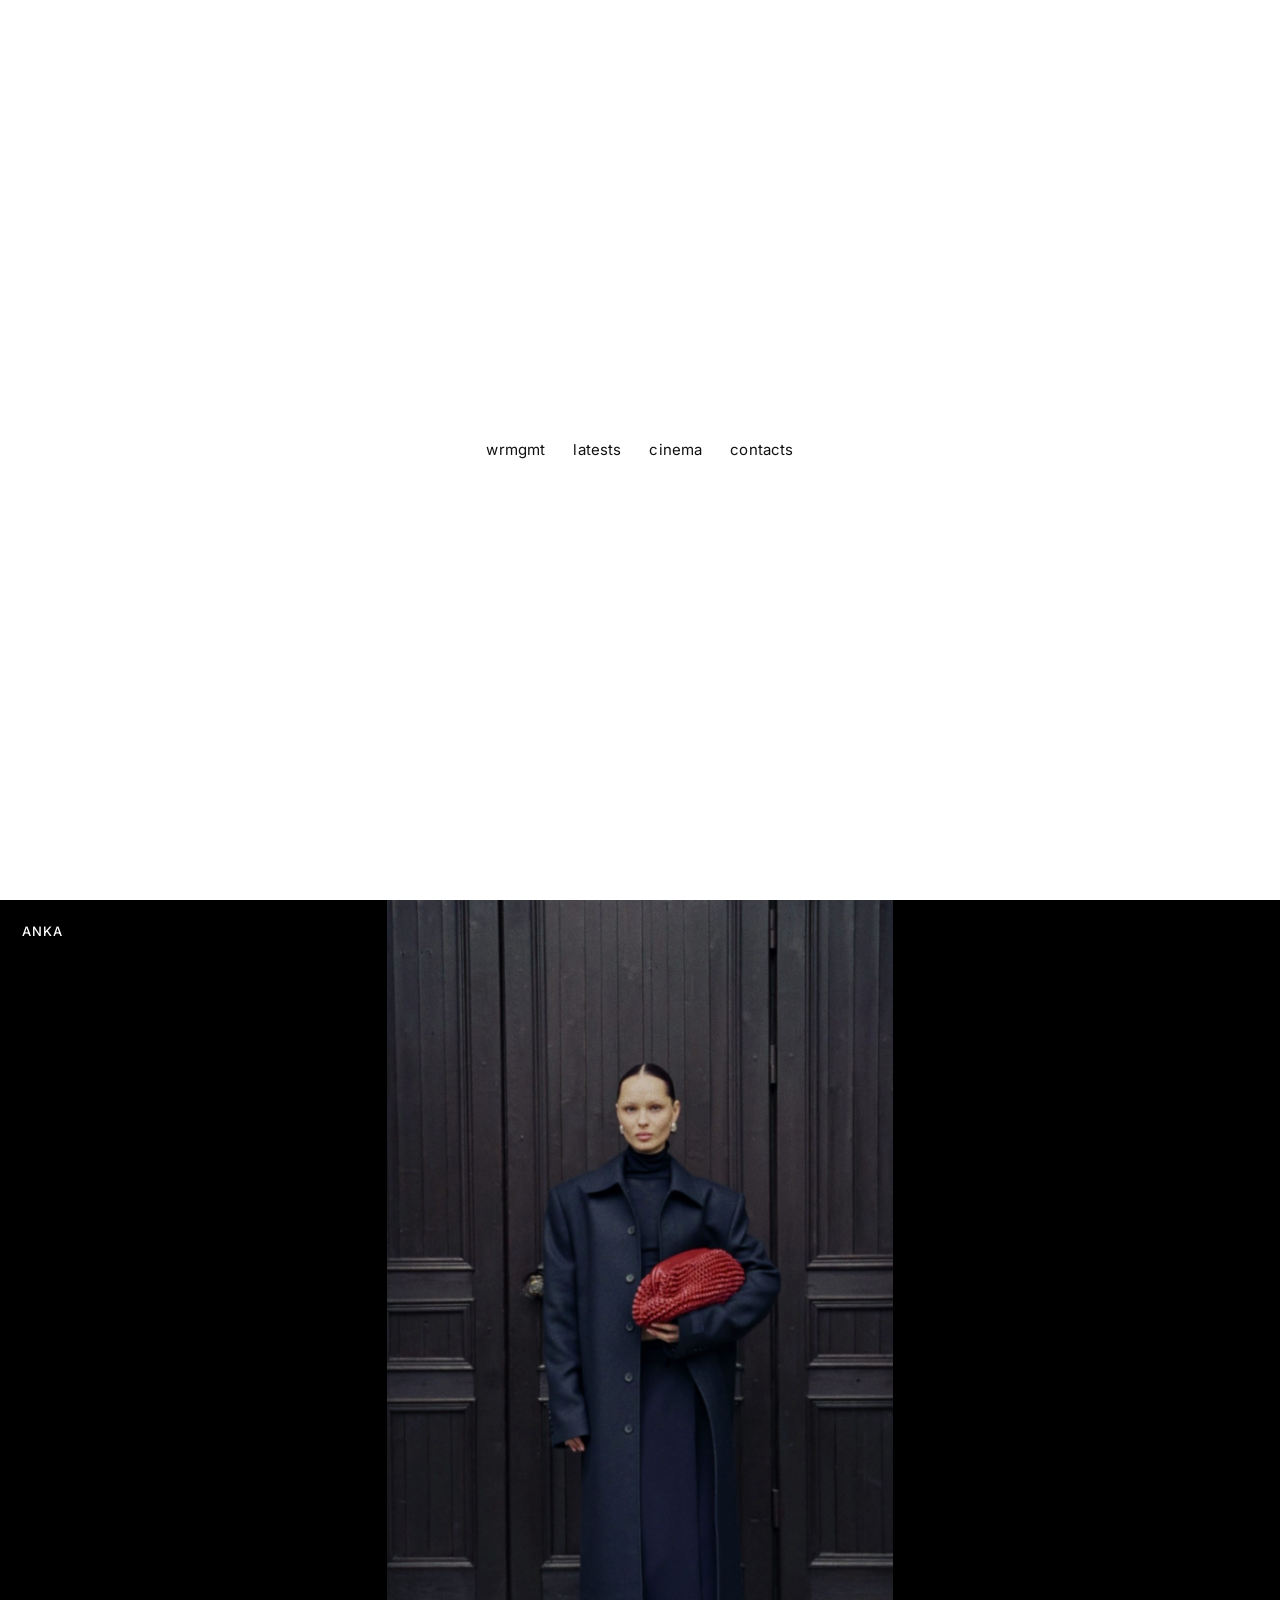
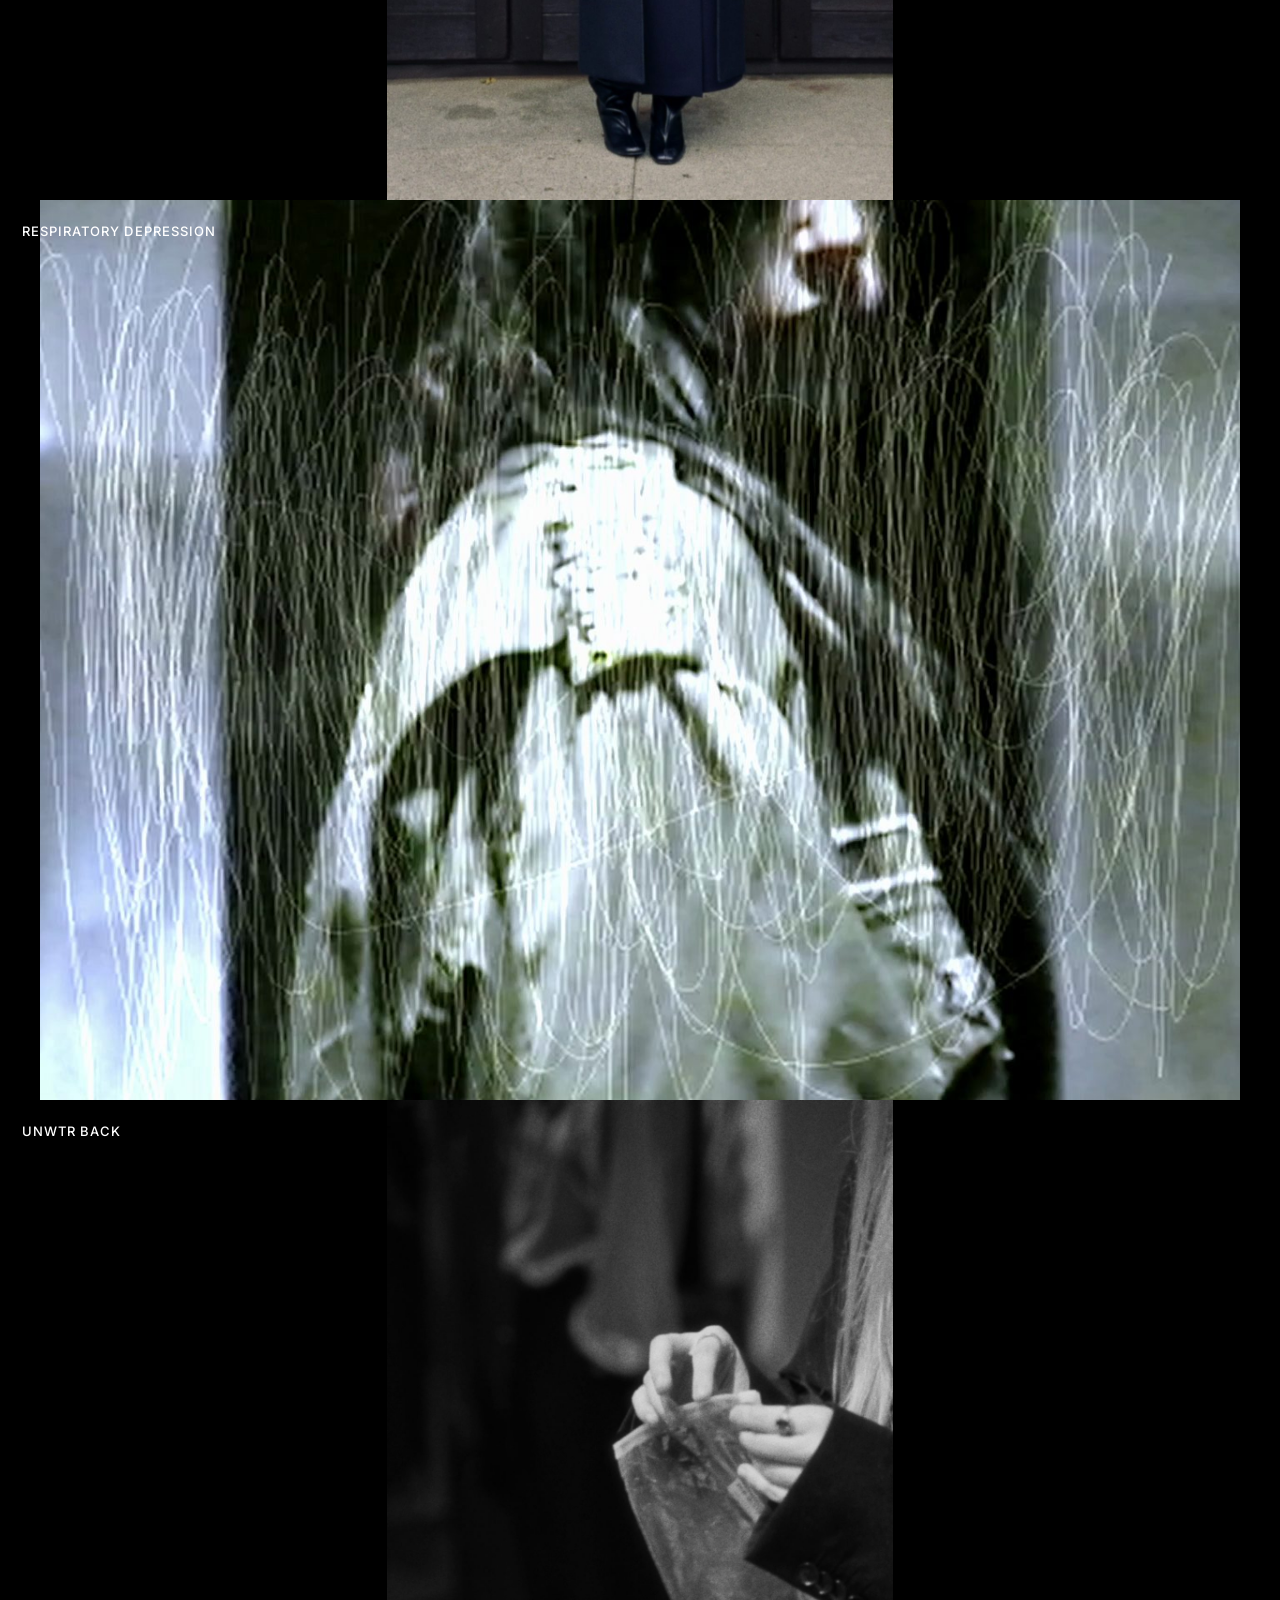
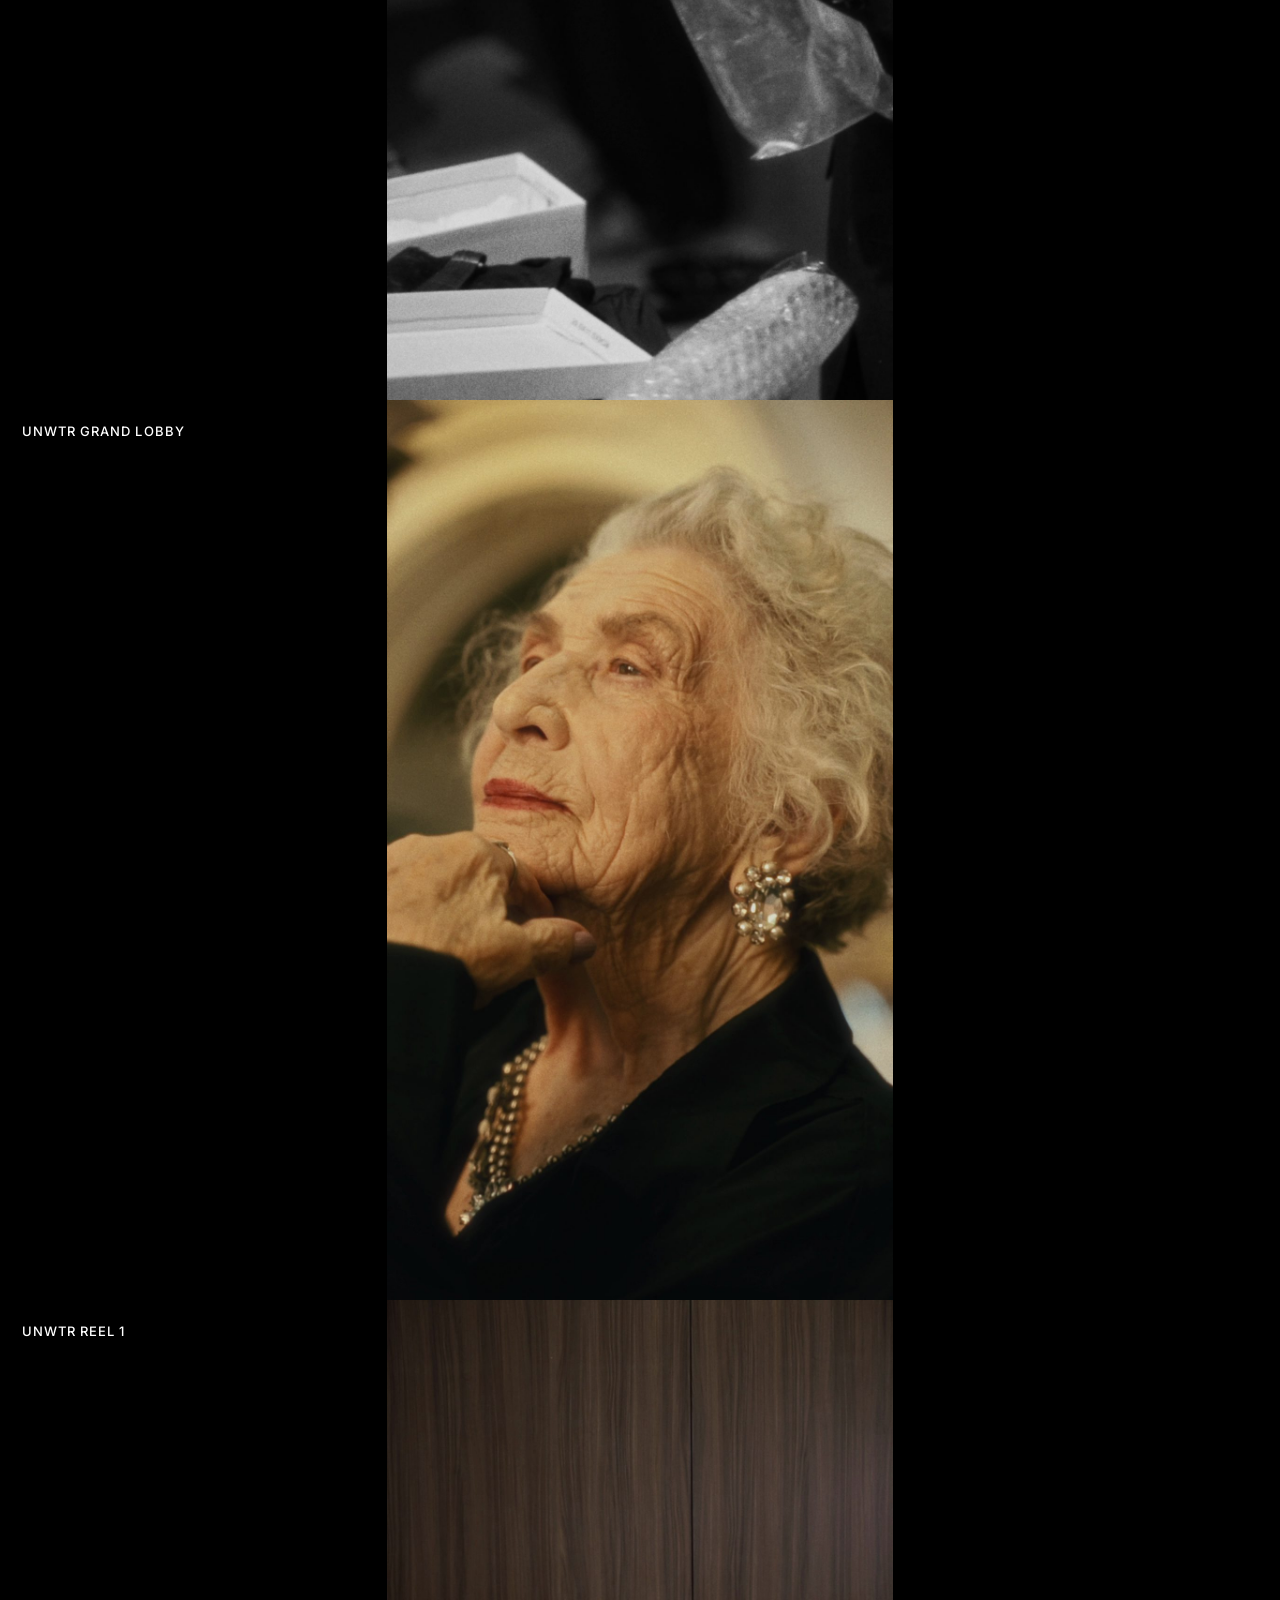
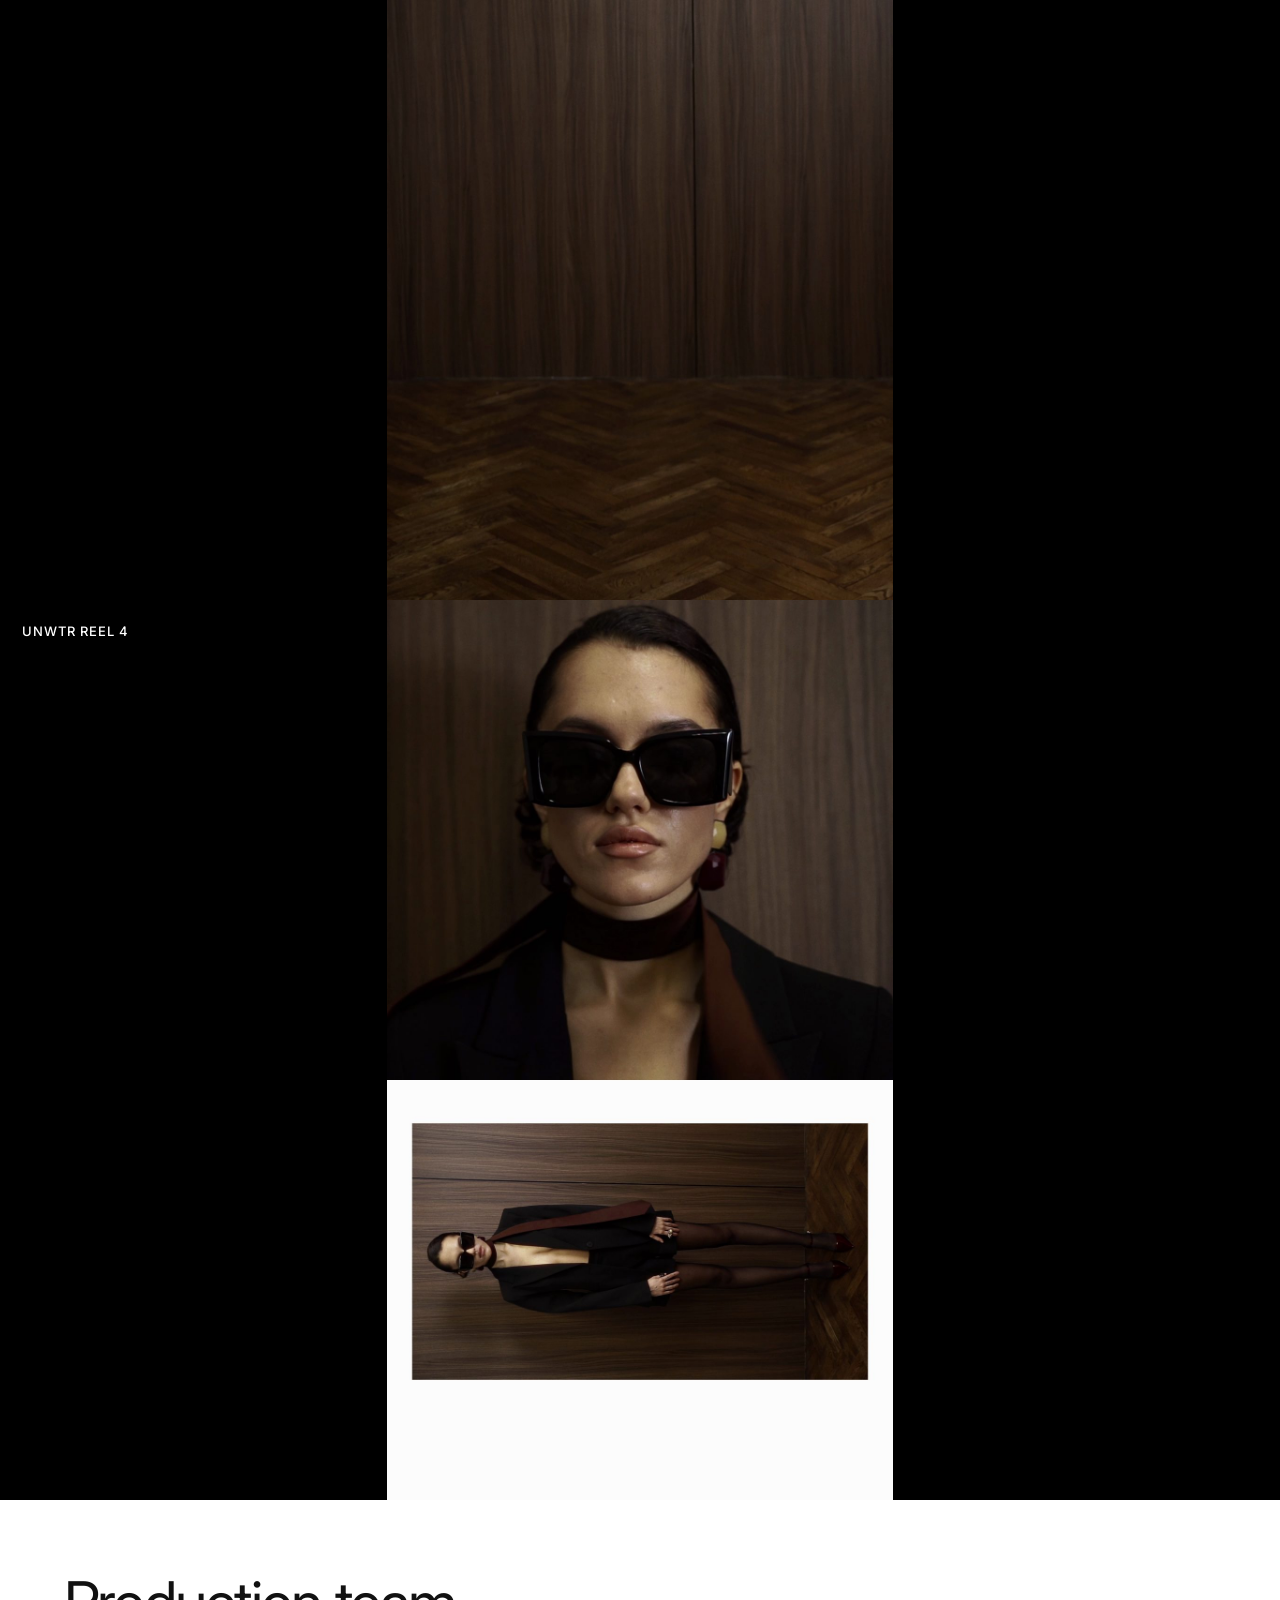
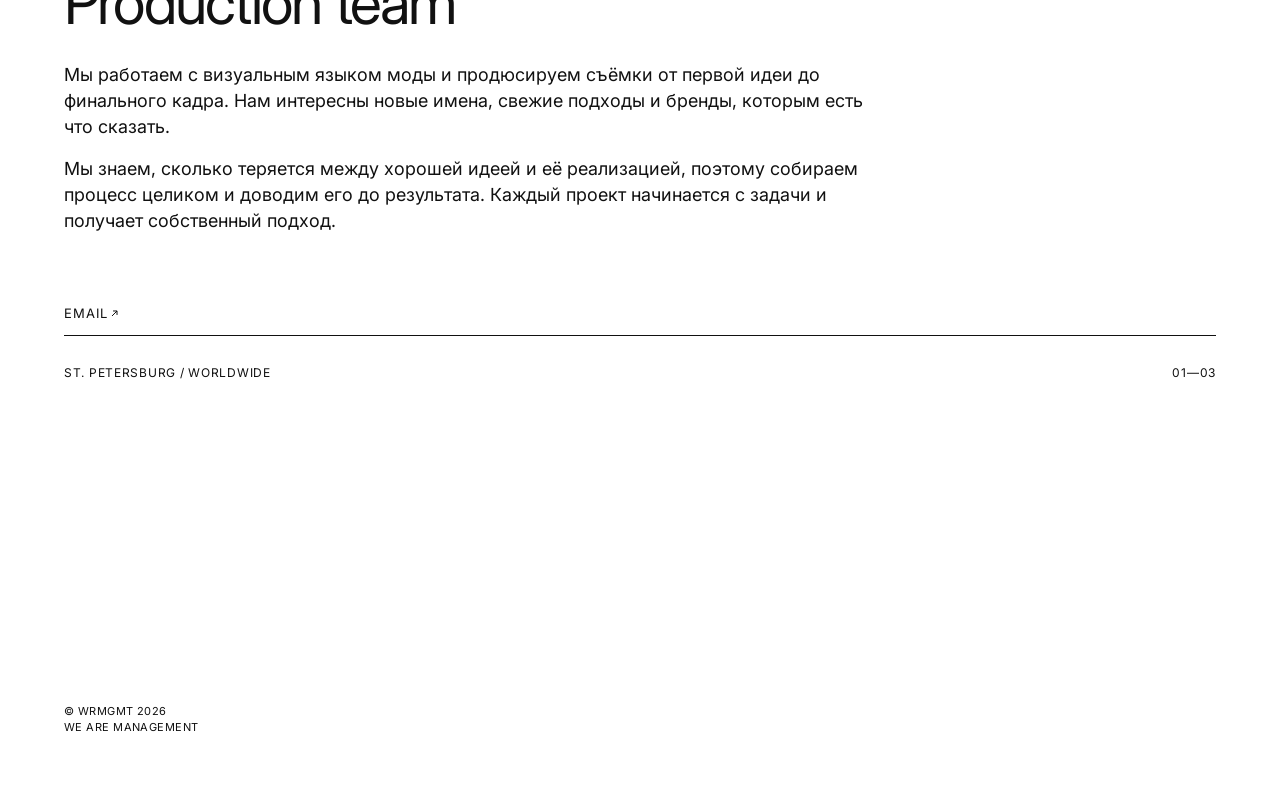
==== cinema.html @ 7892da24 "Slow the WRMGMT expand so each extra letter opens over a couple of seconds. Co-authored-by: Cursor <" ====
<!DOCTYPE html>
<html lang="ru">
  <head>
    <meta charset="UTF-8" />
    <meta name="viewport" content="width=device-width, initial-scale=1" />
    <title>cinema — WRMGMT</title>
    <meta
      name="description"
      content="WRMGMT cinema. We are Management."
    />
    <link rel="preconnect" href="https://fonts.googleapis.com" />
    <link rel="preconnect" href="https://fonts.gstatic.com" crossorigin />
    <link
      href="https://fonts.googleapis.com/css2?family=Inter:wght@400;500&display=swap"
      rel="stylesheet"
    />
    <link rel="stylesheet" href="styles.css?v=60" />
  </head>
  <body>
    <header class="intro" id="top">
      <nav class="nav" aria-label="Primary">
        <a class="nav-brand" href="#contacts" aria-label="We are Management">
          <span class="brand" aria-hidden="true">
            <span class="keep">w</span><span class="fill"><span>e</span></span><span class="fill"><span>&nbsp;a</span></span><span class="keep">r</span><span class="fill"><span>e</span></span><span class="fill"><span>&nbsp;</span></span><span class="keep">m</span><span class="fill"><span>ana</span></span><span class="keep">g</span><span class="fill"><span>e</span></span><span class="keep">m</span><span class="fill"><span>en</span></span><span class="keep">t</span>
          </span>
        </a>
        <a href="index.html#latests">latests</a>
        <a href="#cinema">cinema</a>
        <a href="#contacts">contacts</a>
      </nav>
    </header>

    <main>
      <section class="feed" id="cinema" aria-label="Cinema">
        <article class="project">
          <div class="reel">
            <p class="reel-label">ANKA</p>
            <div class="reel-view">
              <div class="reel-track">
                <figure>
                  <video class="reel-video" muted loop playsinline autoplay preload="auto" poster="assets/cinema/anka.jpg">
                    <source src="assets/cinema/anka.mp4" type="video/mp4" />
                  </video>
                </figure>
              </div>
            </div>
          </div>
        </article>

        <article class="project">
          <div class="reel">
            <p class="reel-label">RESPIRATORY DEPRESSION</p>
            <div class="reel-view">
              <div class="reel-track">
                <figure>
                  <video class="reel-video" muted loop playsinline autoplay preload="metadata" poster="assets/cinema/respiratory.jpg">
                    <source src="assets/cinema/respiratory.mp4" type="video/mp4" />
                  </video>
                </figure>
              </div>
            </div>
          </div>
        </article>

        <article class="project">
          <div class="reel">
            <p class="reel-label">UNWTR BACK</p>
            <div class="reel-view">
              <div class="reel-track">
                <figure>
                  <video class="reel-video" muted loop playsinline autoplay preload="metadata" poster="assets/cinema/unwtr-back.jpg">
                    <source src="assets/cinema/unwtr-back.mp4" type="video/mp4" />
                  </video>
                </figure>
              </div>
            </div>
          </div>
        </article>

        <article class="project">
          <div class="reel">
            <p class="reel-label">UNWTR GRAND LOBBY</p>
            <div class="reel-view">
              <div class="reel-track">
                <figure>
                  <video class="reel-video" muted loop playsinline autoplay preload="metadata" poster="assets/cinema/unwtr-lobby.jpg">
                    <source src="assets/cinema/unwtr-lobby.mp4" type="video/mp4" />
                  </video>
                </figure>
              </div>
            </div>
          </div>
        </article>

        <article class="project">
          <div class="reel">
            <p class="reel-label">UNWTR REEL 1</p>
            <div class="reel-view">
              <div class="reel-track">
                <figure>
                  <video class="reel-video" muted loop playsinline autoplay preload="metadata" poster="assets/cinema/unwtr-reel-1.jpg">
                    <source src="assets/cinema/unwtr-reel-1.mp4" type="video/mp4" />
                  </video>
                </figure>
              </div>
            </div>
          </div>
        </article>

        <article class="project">
          <div class="reel">
            <p class="reel-label">UNWTR REEL 4</p>
            <div class="reel-view">
              <div class="reel-track">
                <figure>
                  <video class="reel-video" muted loop playsinline autoplay preload="metadata" poster="assets/cinema/unwtr-reel-4.jpg">
                    <source src="assets/cinema/unwtr-reel-4.mp4" type="video/mp4" />
                  </video>
                </figure>
              </div>
            </div>
          </div>
        </article>
      </section>

      <section class="sheet" id="contacts">
        <h1>Production team</h1>
        <p>
          Мы работаем с визуальным языком моды<span class="break"></span>
          и продюсируем съёмки от первой идеи до финального<span class="break"></span>
          кадра. Нам интересны новые имена, свежие подходы<span class="break"></span>
          и бренды, которым есть что сказать.
        </p>
        <p>
          Мы знаем, сколько теряется между хорошей идеей<span class="break"></span>
          и её реализацией, поэтому собираем процесс<span class="break"></span>
          целиком и доводим его до результата.<span class="break"></span>
          Каждый проект начинается с задачи и получает<span class="break"></span>
          собственный подход.
        </p>
        <a class="email-link" href="mailto:saytokomnata@gmail.com"><span class="email-label">EMAIL</span><svg class="email-arrow" viewBox="0 0 10 10" aria-hidden="true"><path d="M2.2 7.8 L7.8 2.2 M3.4 2.2 H7.8 V6.6" fill="none" stroke="currentColor" stroke-width="1.1" stroke-linecap="butt" stroke-linejoin="miter"/></svg></a>
        <div class="meta-row">
          <span>ST. PETERSBURG / WORLDWIDE</span>
          <span>01—03</span>
        </div>
        <p class="legal">
          © WRMGMT 2026<br />
          WE ARE MANAGEMENT
        </p>
      </section>
    </main>

    <script src="script.js?v=60"></script>
  </body>
</html>
---- styles.css ----
:root {
  --ink: #111111;
  --paper: #ffffff;
  --font: Inter, Helvetica, Arial, sans-serif;
}

*,
*::before,
*::after {
  box-sizing: border-box;
}

html {
  scroll-behavior: smooth;
}

body {
  margin: 0;
  background: #000;
  color: var(--ink);
  font-family: var(--font);
  font-weight: 400;
  font-size: 16px;
  line-height: 1.45;
  -webkit-font-smoothing: antialiased;
}

img {
  display: block;
  width: 100%;
  height: 100%;
  object-fit: contain;
  object-position: center center;
  user-select: none;
  pointer-events: none;
}

@media (max-width: 800px) {
  img {
    object-fit: cover;
    object-position: center 18%;
  }

  img.sixxpm-door {
    object-position: 8% center;
  }

  img.sixxpm-neck {
    object-position: center 40%;
  }

  img.sixxpm-model {
    object-position: 78% center;
  }

  img[src*="runaways-2"] {
    object-position: center 42%;
  }

  img[src*="runaways-3"] {
    object-position: center 20%;
  }
}

a {
  color: inherit;
  text-decoration: none;
}

.intro {
  height: 100lvh;
  min-height: 100lvh;
  min-height: -webkit-fill-available;
  display: flex;
  align-items: center;
  justify-content: center;
  background: var(--paper);
  overflow: hidden;
}

.nav {
  display: flex;
  gap: 28px;
  font-size: 15px;
  letter-spacing: 0.01em;
}

.nav a:hover {
  opacity: 0.45;
}

.nav-brand {
  white-space: nowrap;
}

.nav-brand:hover,
.nav-brand:focus-visible {
  opacity: 1;
}

.brand {
  display: inline-flex;
  align-items: baseline;
}

.brand .keep {
  flex: 0 0 auto;
}

.brand .fill {
  display: block;
  overflow: hidden;
  flex: 0 0 auto;
  width: 0;
  --open: 0.72em;
  animation: brand-breathe 8s cubic-bezier(0.22, 1, 0.36, 1) infinite;
}

.brand .fill:nth-child(3) {
  --open: 1.05em;
}

.brand .fill:nth-child(6) {
  --open: 0.34em;
}

.brand .fill:nth-child(8) {
  --open: 1.9em;
}

.brand .fill:nth-child(12) {
  --open: 1.2em;
}

.brand .fill > span {
  display: block;
  width: max-content;
  white-space: nowrap;
}

@keyframes brand-breathe {
  0% {
    width: 0;
  }
  32%,
  58% {
    width: var(--open);
  }
  90%,
  100% {
    width: 0;
  }
}

.feed {
  background: #000;
}

.reel {
  position: relative;
  height: 100svh;
  background: #000;
  overflow: hidden;
  scroll-margin-top: 0;
}

.reel-label {
  position: absolute;
  top: 22px;
  left: 22px;
  z-index: 3;
  margin: 0;
  color: #fff;
  font-size: 13px;
  font-weight: 500;
  letter-spacing: 0.08em;
  text-transform: uppercase;
  pointer-events: none;
}

.reel-view {
  height: 100%;
  overflow: hidden;
  touch-action: pan-y;
  cursor: grab;
}

.reel-view.is-drag {
  cursor: grabbing;
}

.reel-track {
  display: flex;
  height: 100%;
  will-change: transform;
  transition: transform 0.72s cubic-bezier(0.22, 1, 0.36, 1);
}

.reel-track.is-live {
  transition: none;
}

.reel-track figure {
  flex: 0 0 100%;
  width: 100%;
  height: 100%;
  margin: 0;
  background: #000;
  overflow: hidden;
}

.reel-video {
  display: block;
  width: 100%;
  height: 100%;
  object-fit: contain;
  object-position: center center;
  background: #000;
  pointer-events: none;
}

.sheet {
  height: 100svh;
  min-height: 100svh;
  display: flex;
  flex-direction: column;
  background: var(--paper);
  padding: 72px 64px 48px;
  scroll-margin-top: 0;
}

h1 {
  margin: 0 0 28px;
  font-size: clamp(40px, 4.6vw, 64px);
  font-weight: 400;
  line-height: 1.05;
  letter-spacing: -0.03em;
}

.sheet p {
  margin: 0 0 16px;
  max-width: 46em;
  font-size: 18px;
  line-height: 1.45;
}

.email-link {
  display: inline-flex;
  align-items: center;
  gap: 2px;
  width: 100%;
  margin-top: 36px;
  padding: 18px 0 12px;
  border-bottom: 1px solid var(--ink);
  font-size: 13px;
  letter-spacing: 0;
  text-transform: uppercase;
}

.email-label {
  letter-spacing: 0.08em;
  margin-right: -0.08em;
}

.email-arrow {
  width: 9px;
  height: 9px;
  flex: 0 0 auto;
  margin-left: 1px;
  overflow: visible;
}

.email-link:hover {
  opacity: 0.45;
}

.meta-row {
  display: flex;
  justify-content: space-between;
  gap: 24px;
  margin-top: 28px;
  font-size: 12px;
  letter-spacing: 0.06em;
  text-transform: uppercase;
}

.legal {
  margin-top: auto !important;
  padding-top: 48px;
  font-size: 11px !important;
  letter-spacing: 0.04em;
  line-height: 1.45 !important;
  text-transform: uppercase;
}

#latests,
#cinema,
#contacts {
  scroll-margin-top: 0;
}

.break {
  display: none;
}

@media (max-width: 800px) {
  .nav {
    gap: 18px;
    font-size: 14px;
  }

  .sheet {
    padding: 22px 20px 22px;
  }

  h1 {
    margin: 0 0 26px;
    font-size: 34px;
    letter-spacing: -0.035em;
  }

  .sheet p {
    margin: 0;
    max-width: none;
    font-size: 13px;
    line-height: 1.42;
    font-weight: 400;
    letter-spacing: -0.015em;
  }

  .sheet p + p {
    margin-top: 0.2em;
  }

  .break {
    display: block;
  }

  .email-link {
    margin-top: 36px;
    padding: 0 0 11px;
    font-size: 12px;
    letter-spacing: 0;
    gap: 2px;
  }

  .email-label {
    letter-spacing: 0.1em;
    margin-right: -0.1em;
  }

  .email-arrow {
    width: 8px;
    height: 8px;
    margin-left: 2px;
    transform: translateY(-0.5px);
  }

  .meta-row {
    gap: 8px;
    margin-top: 26px;
    font-size: 11px;
    letter-spacing: 0.04em;
    flex-wrap: nowrap;
  }

  .meta-row span:last-child {
    flex: 0 0 auto;
    letter-spacing: 0.04em;
  }

  .legal {
    margin-top: auto !important;
    padding-top: 24px;
    font-size: 10px !important;
  }

  .intro {
    height: 100lvh;
    min-height: 100lvh;
  }

  .reel-label {
    top: 18px;
    left: 18px;
    font-size: 12px;
    font-weight: 400;
    letter-spacing: 0.06em;
  }
}

@media (prefers-reduced-motion: reduce) {
  html {
    scroll-behavior: auto;
  }

  .reel-track {
    transition: none;
  }
}
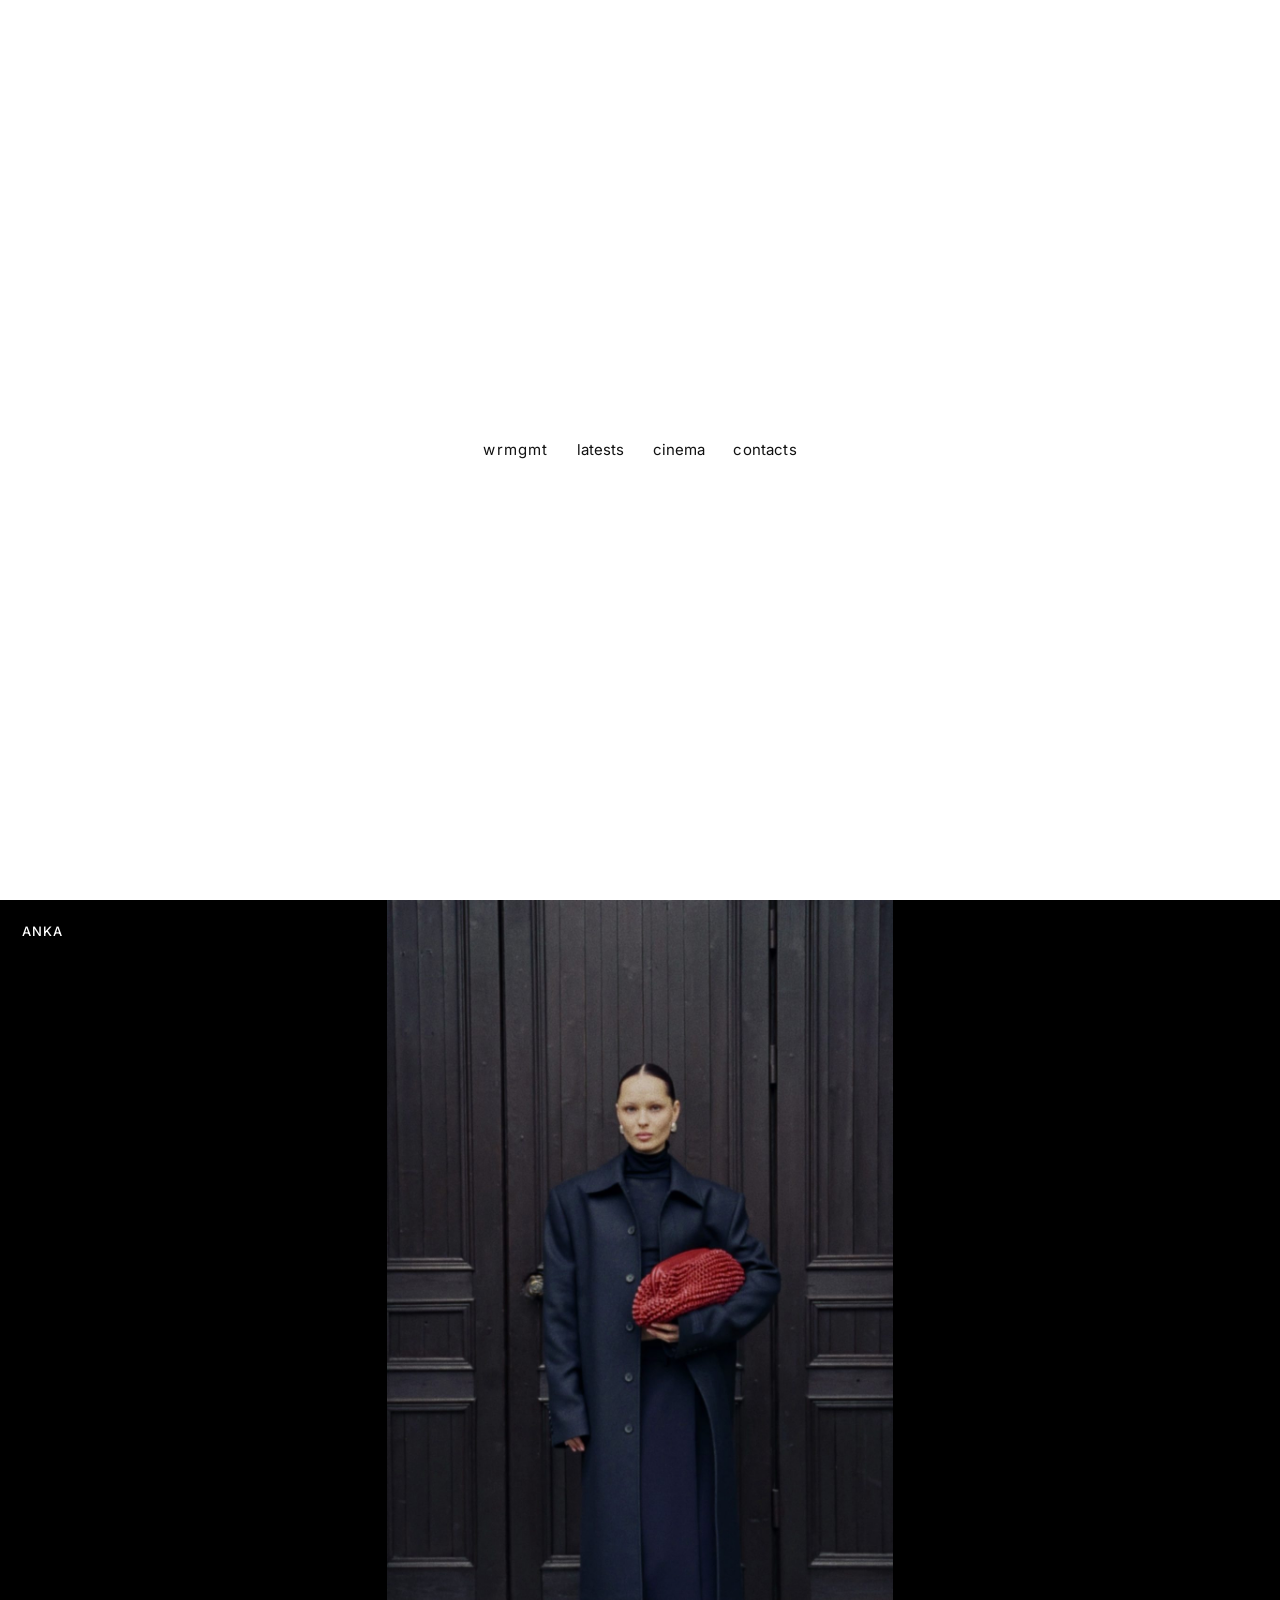
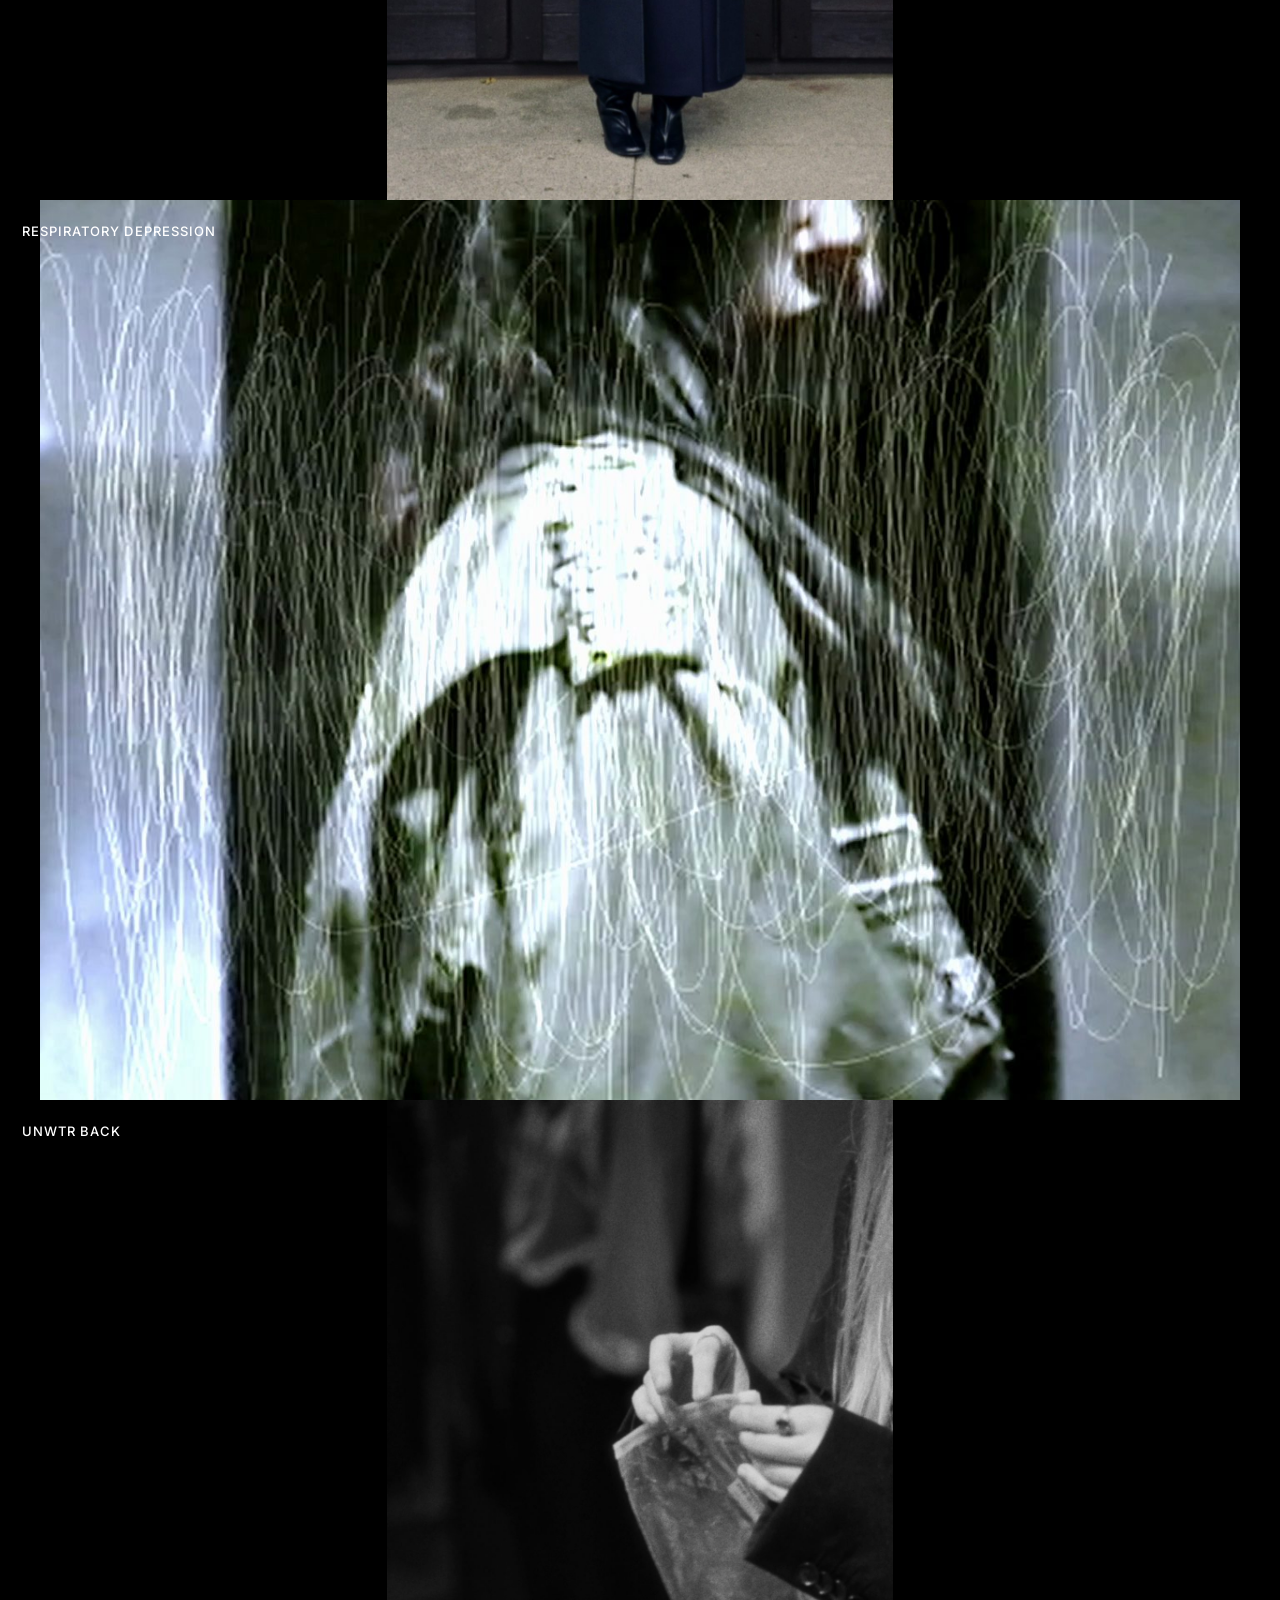
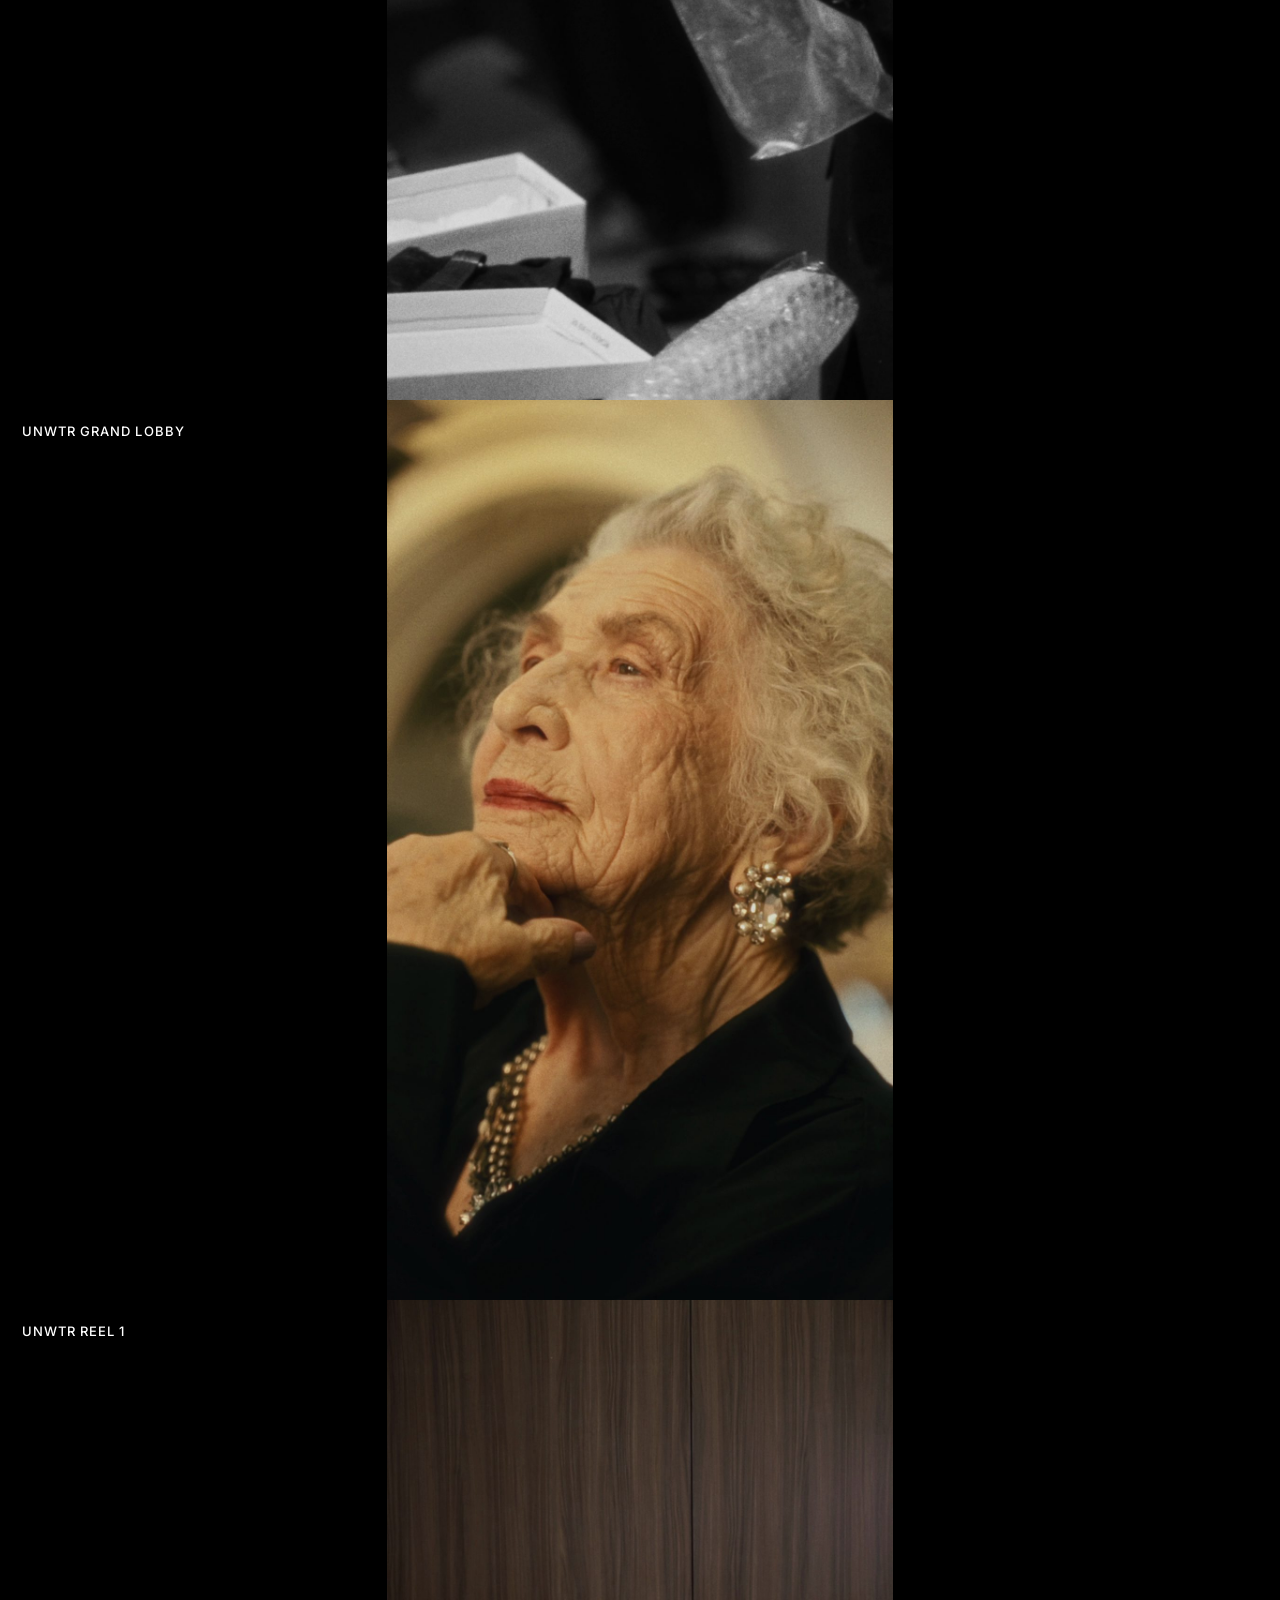
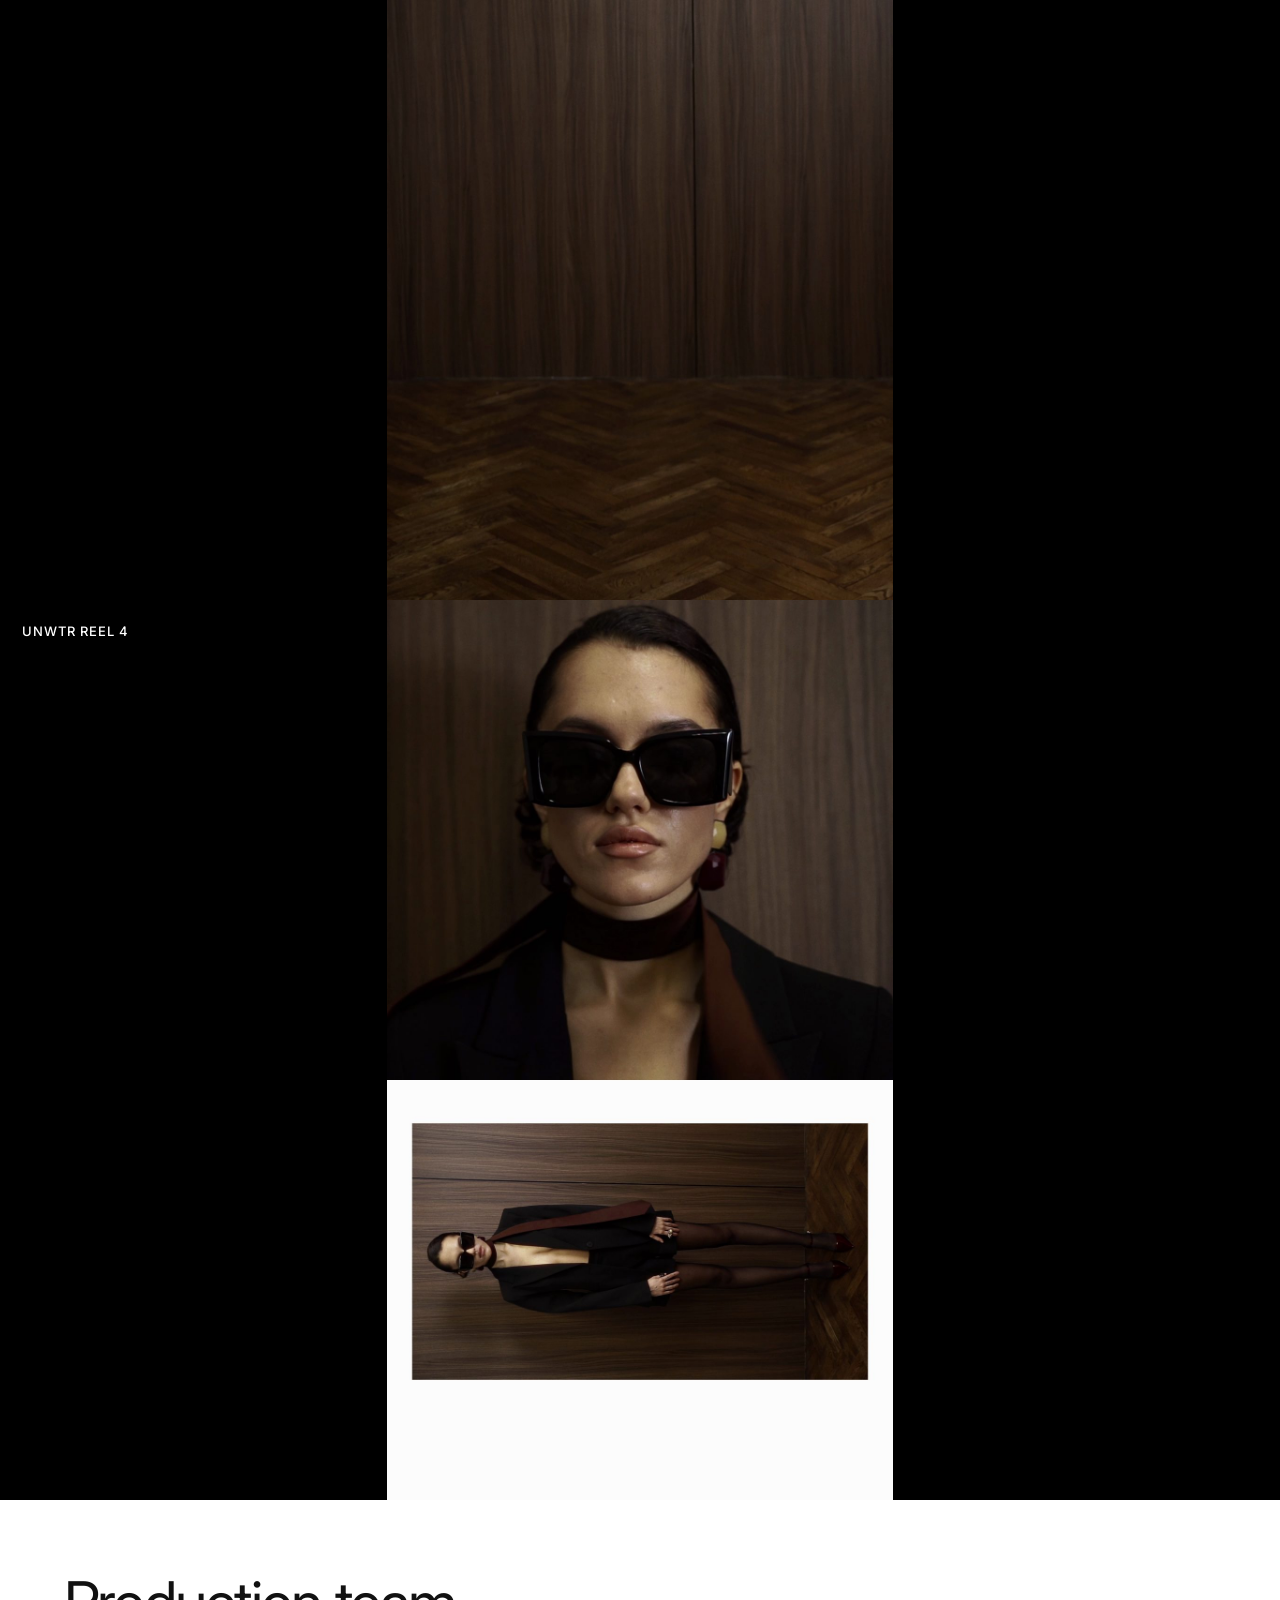
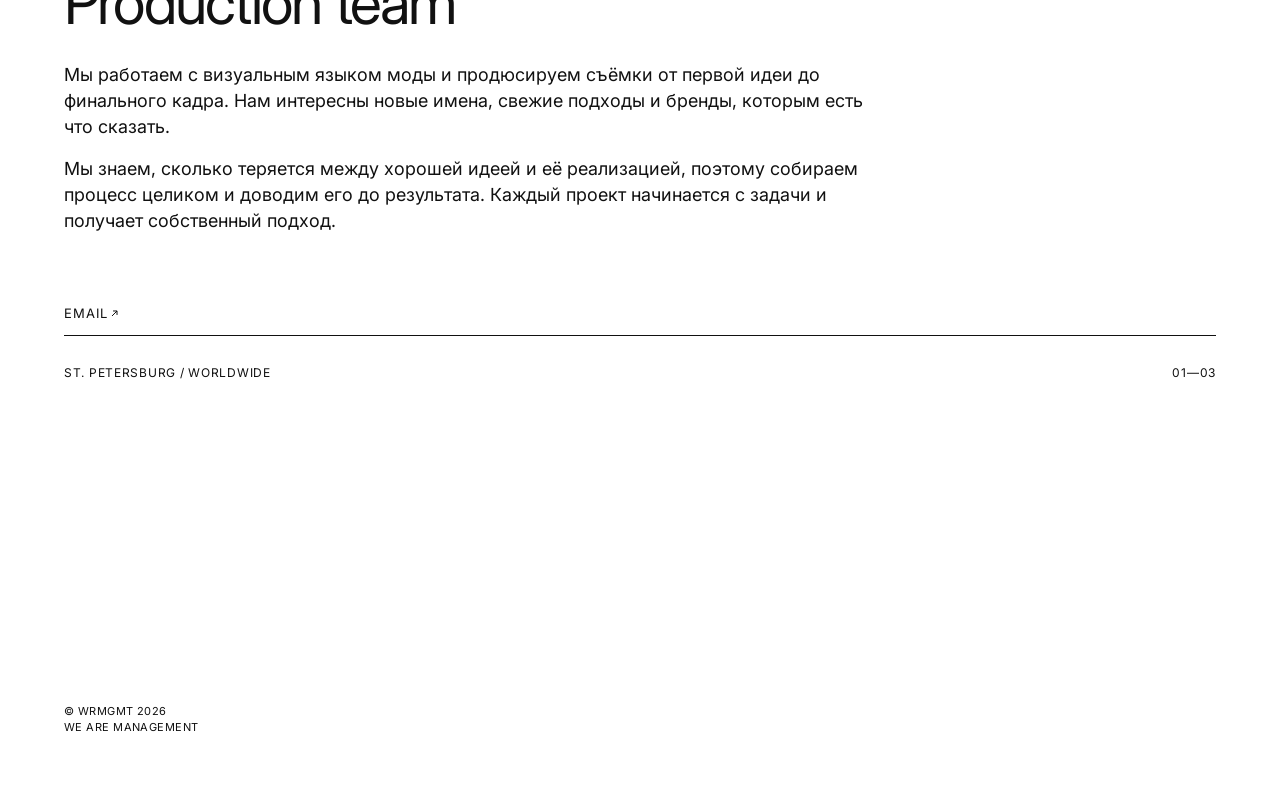
==== commit 8a623eb4: "Even out letter-spacing in the expanding we are management mark. Co-authored-by: Cursor <cursoragent" ====
--- a/cinema.html
+++ b/cinema.html
@@ -14,7 +14,7 @@
       href="https://fonts.googleapis.com/css2?family=Inter:wght@400;500&display=swap"
       rel="stylesheet"
     />
-    <link rel="stylesheet" href="styles.css?v=60" />
+    <link rel="stylesheet" href="styles.css?v=62" />
   </head>
   <body>
     <header class="intro" id="top">
@@ -150,6 +150,6 @@
       </section>
     </main>
 
-    <script src="script.js?v=60"></script>
+    <script src="script.js?v=62"></script>
   </body>
 </html>
--- a/styles.css
+++ b/styles.css
@@ -101,19 +101,24 @@
 .brand {
   display: inline-flex;
   align-items: baseline;
+  font-kerning: none;
+  font-feature-settings: "kern" 0;
+  letter-spacing: 0.08em;
 }
 
 .brand .keep {
   flex: 0 0 auto;
+  letter-spacing: 0.08em;
 }
 
 .brand .fill {
   display: block;
   overflow: hidden;
   flex: 0 0 auto;
-  width: 0;
+  width: auto;
+  max-width: 0;
   --open: 0.72em;
-  animation: brand-breathe 8s cubic-bezier(0.22, 1, 0.36, 1) infinite;
+  animation: brand-breathe 10s infinite;
 }
 
 .brand .fill:nth-child(3) {
@@ -136,19 +141,26 @@
   display: block;
   width: max-content;
   white-space: nowrap;
+  letter-spacing: 0.08em;
+  font-kerning: none;
 }
 
 @keyframes brand-breathe {
   0% {
-    width: 0;
-  }
-  32%,
-  58% {
-    width: var(--open);
-  }
-  90%,
+    max-width: 0;
+    animation-timing-function: cubic-bezier(0.45, 0, 0.55, 1);
+  }
+  36% {
+    max-width: var(--open);
+    animation-timing-function: linear;
+  }
+  62% {
+    max-width: var(--open);
+    animation-timing-function: cubic-bezier(0.45, 0, 0.55, 1);
+  }
+  98%,
   100% {
-    width: 0;
+    max-width: 0;
   }
 }
 
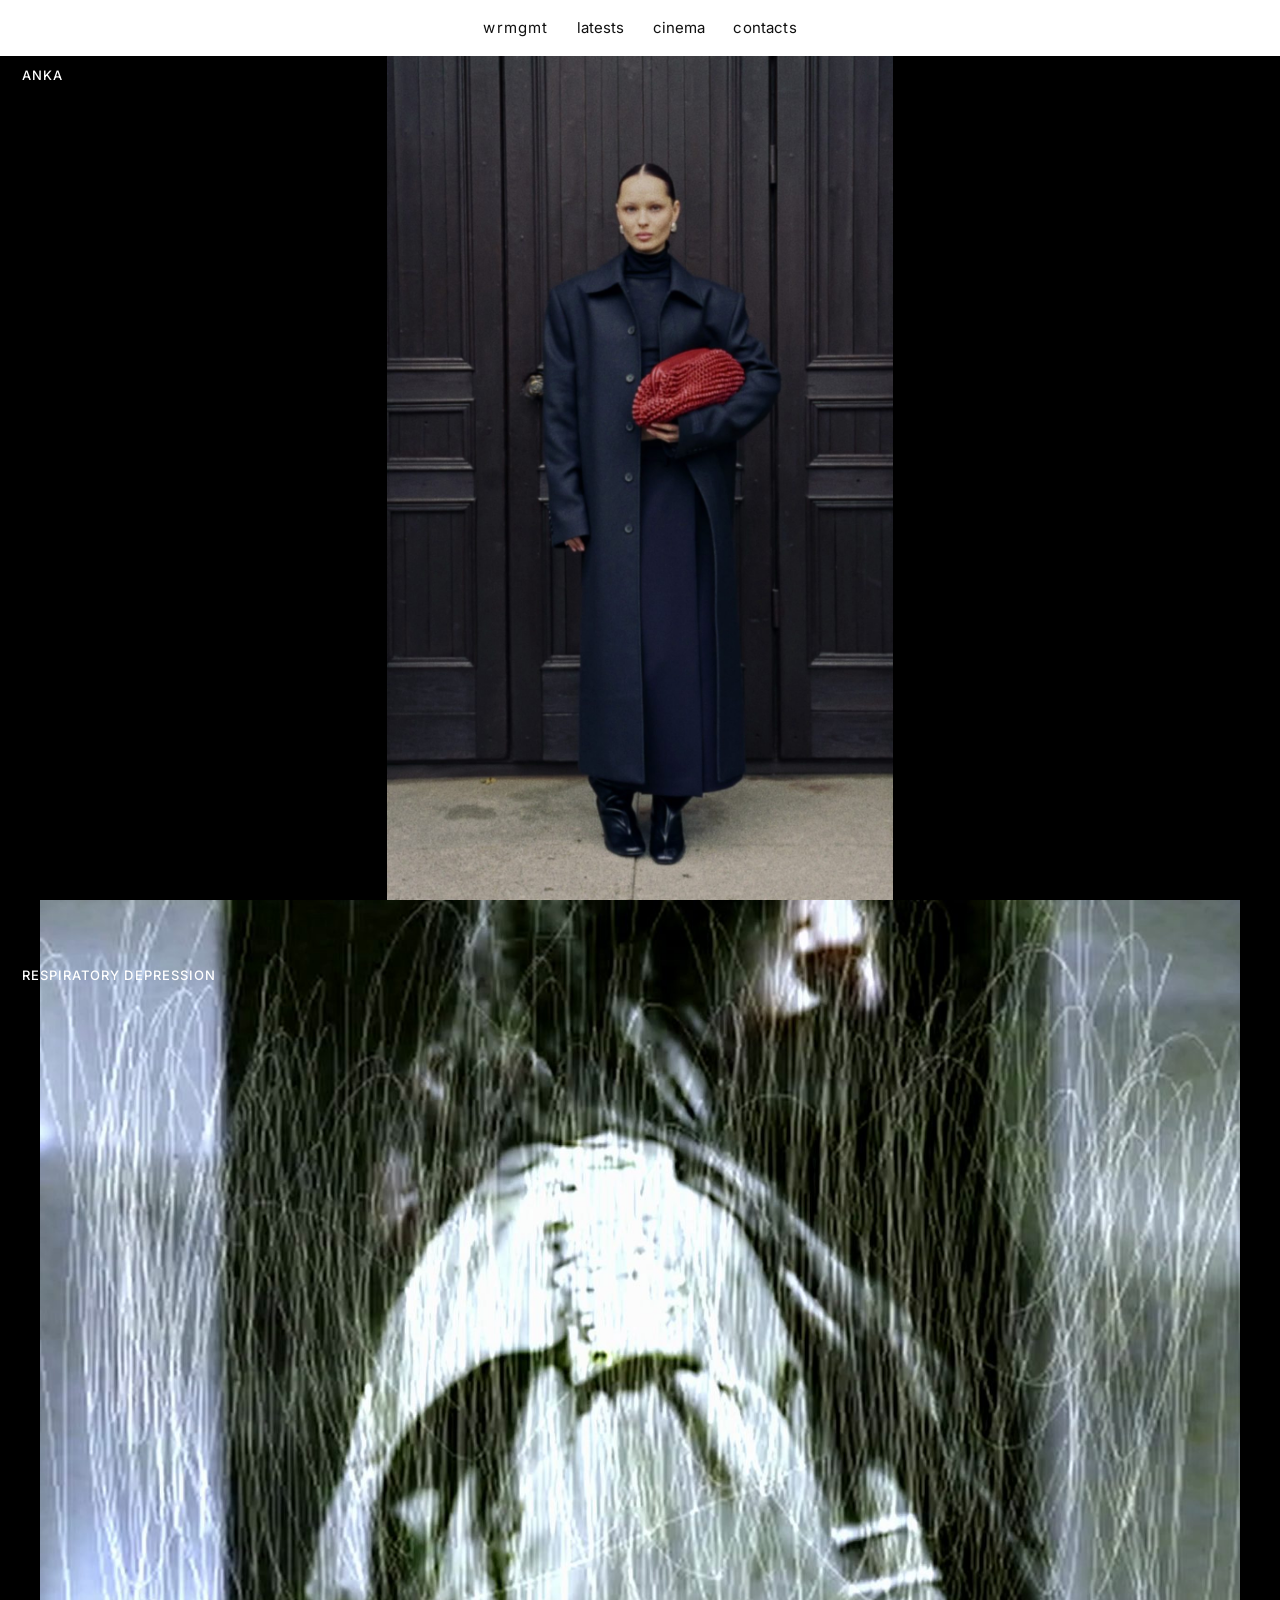
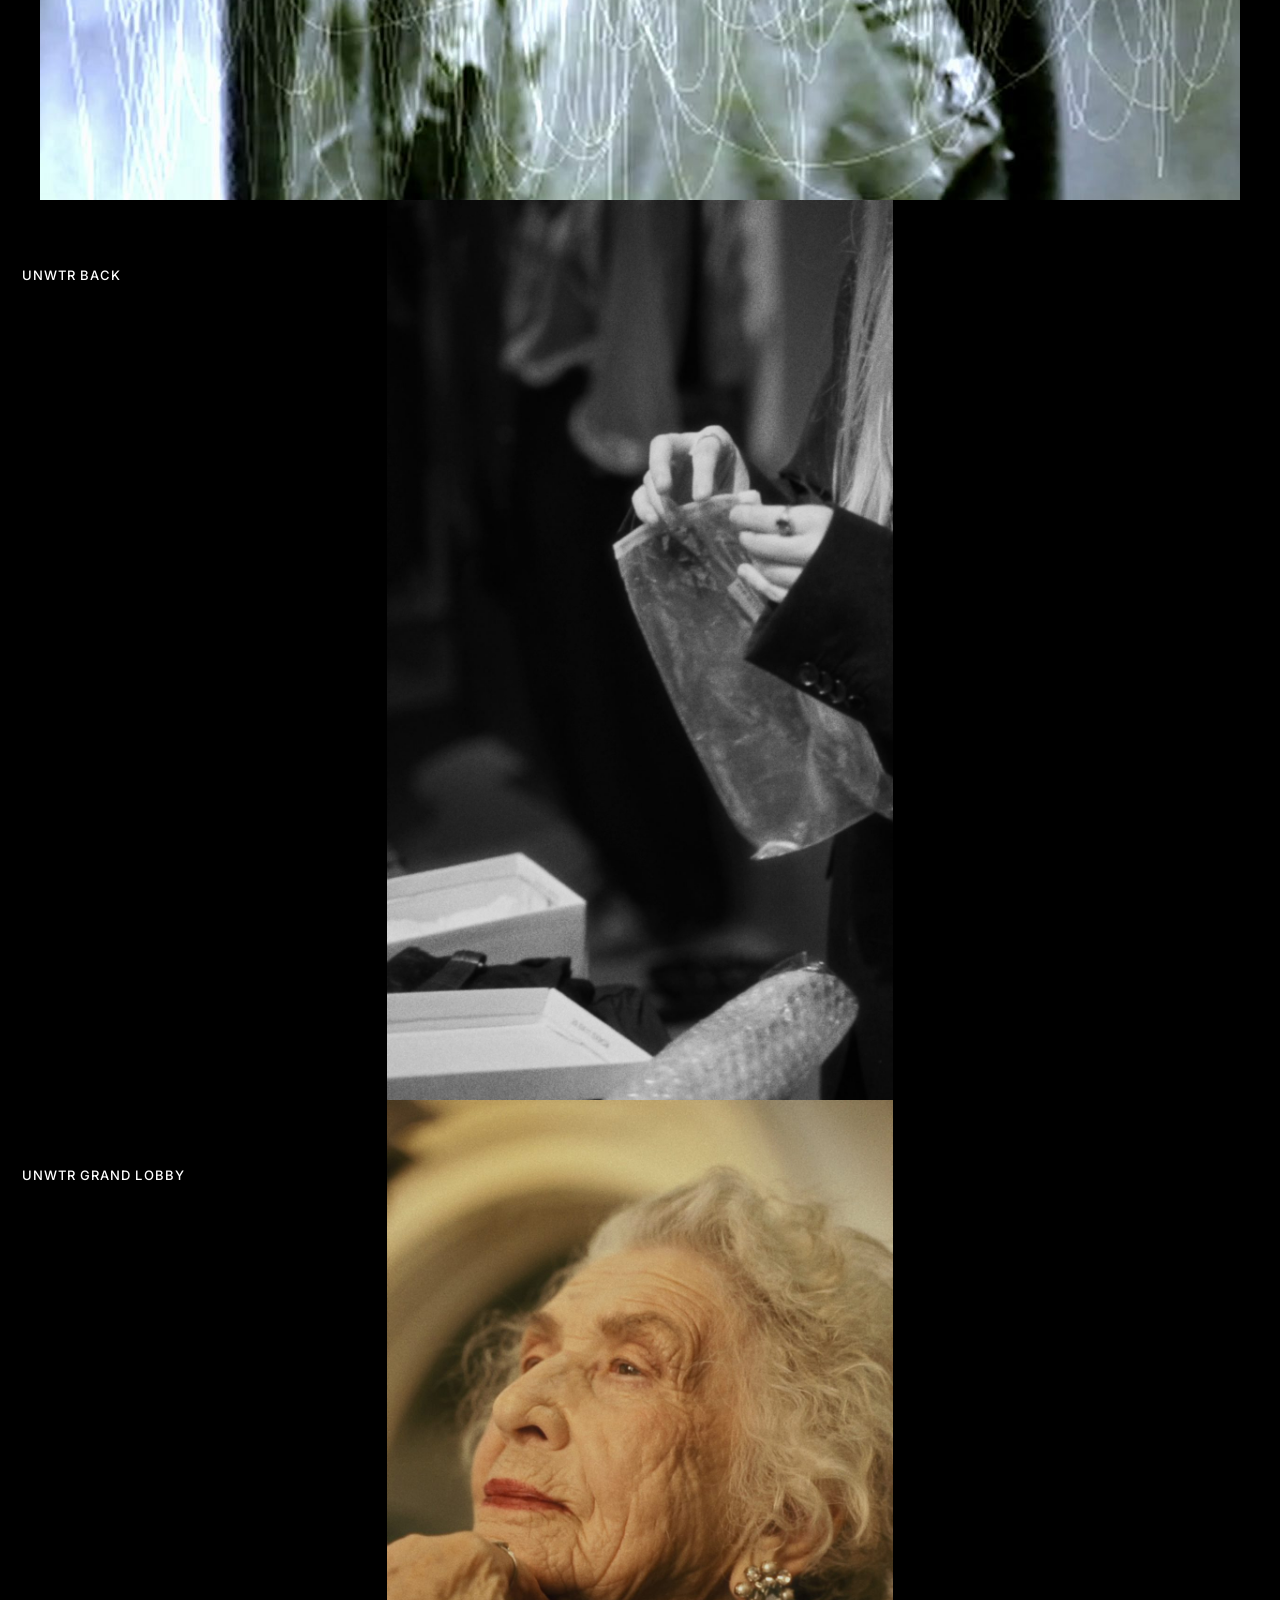
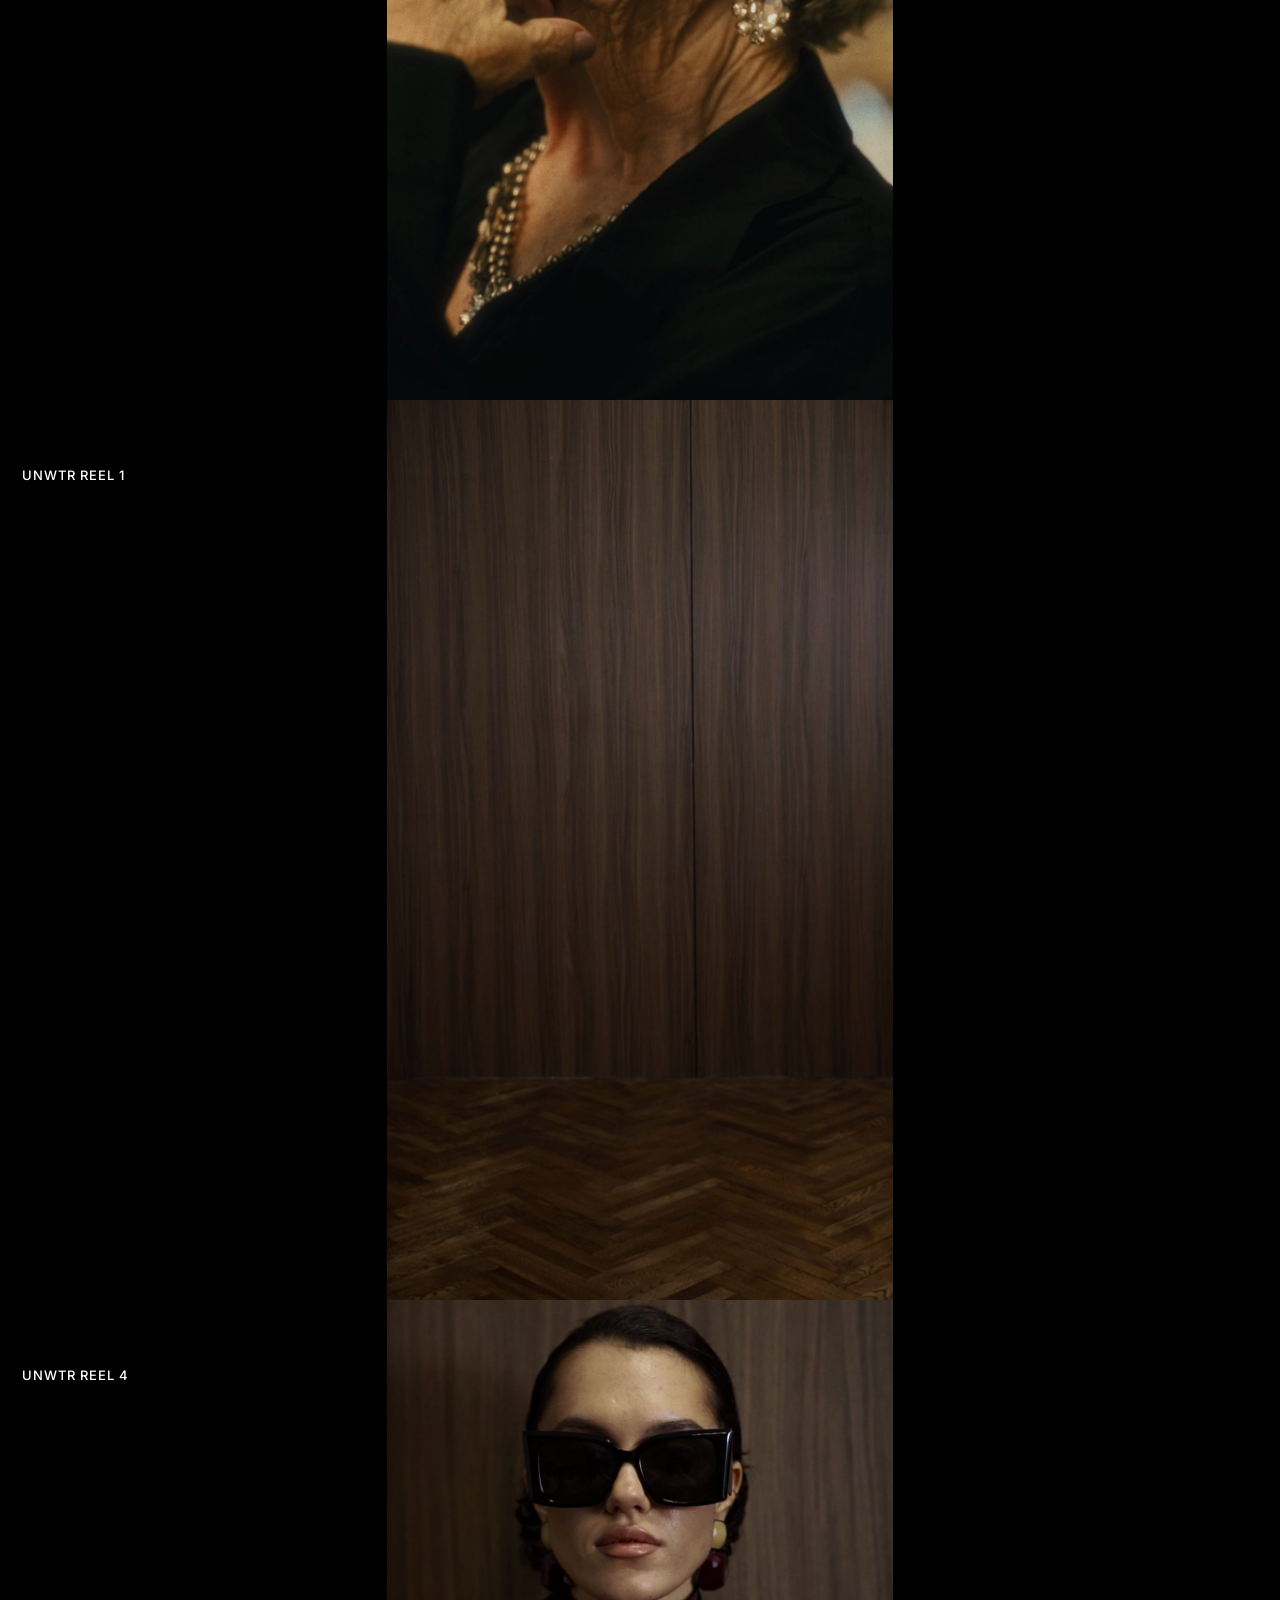
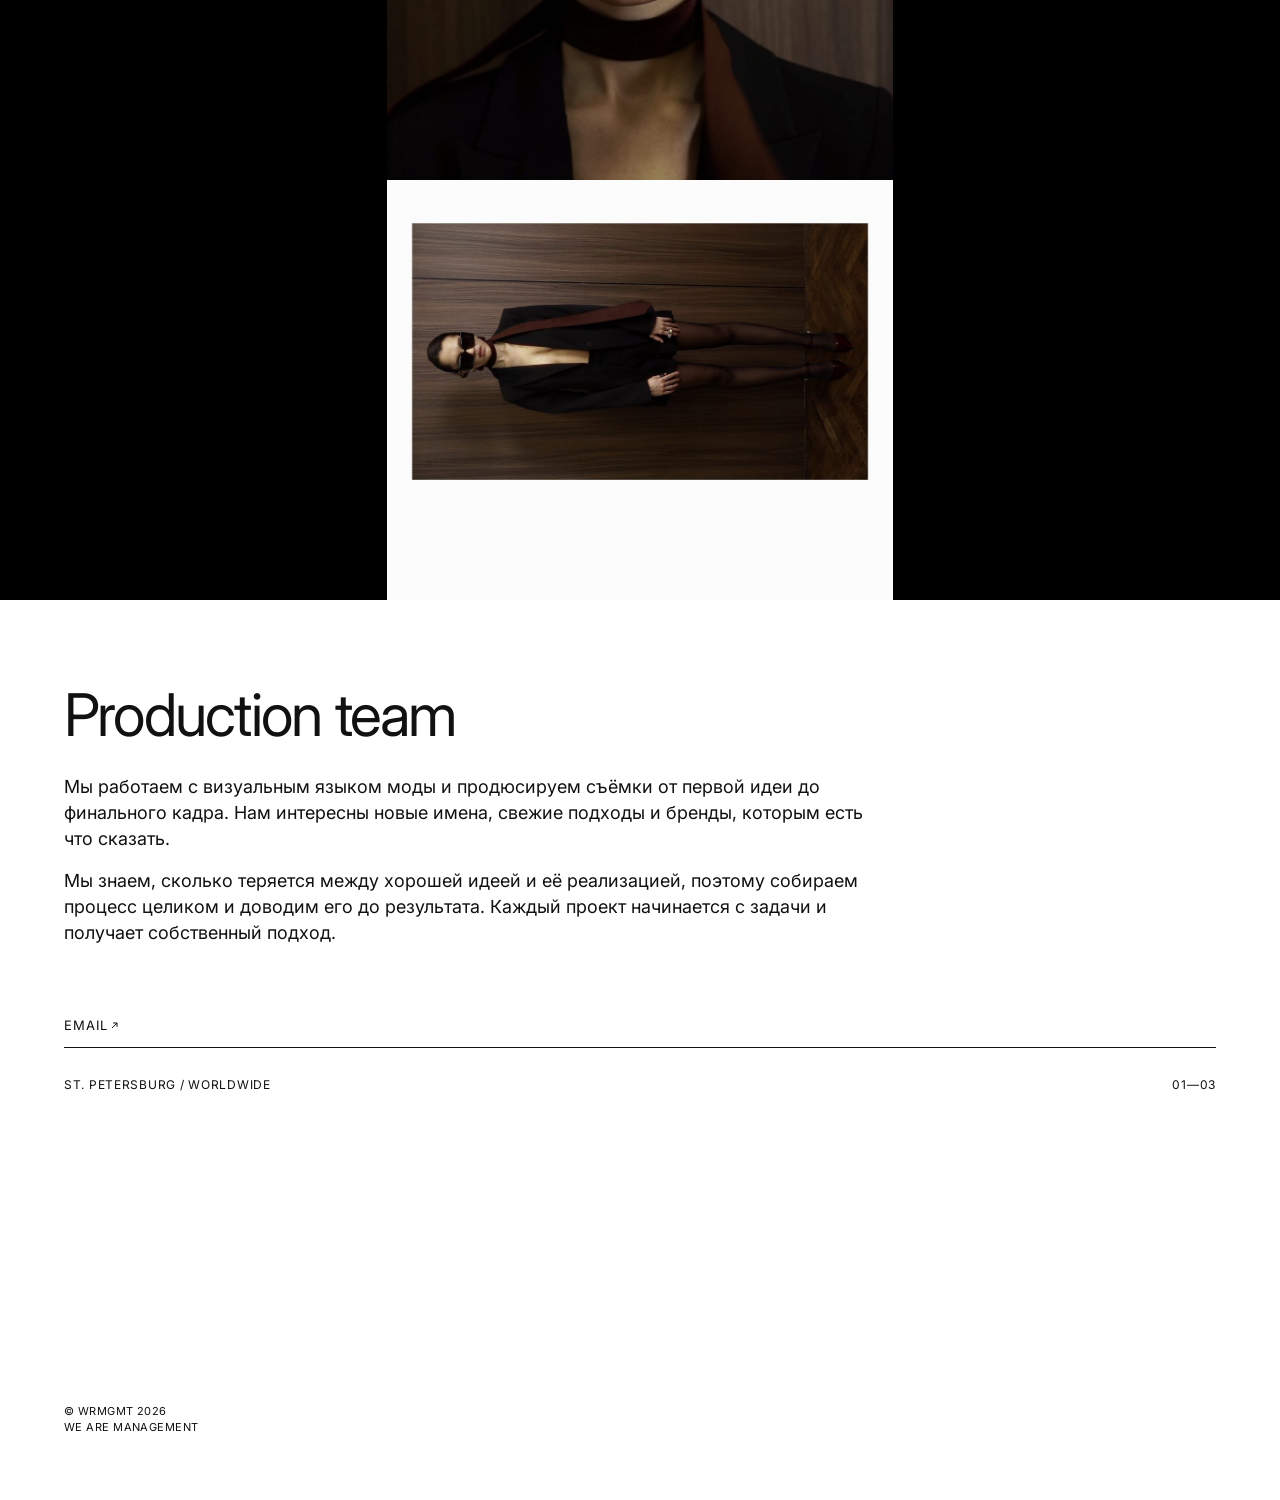
==== commit a82b57d3: "Pin the nav as a compact top bar so latests, cinema and contacts stay usable. Co-authored-by: Cursor" ====
--- a/cinema.html
+++ b/cinema.html
@@ -14,7 +14,7 @@
       href="https://fonts.googleapis.com/css2?family=Inter:wght@400;500&display=swap"
       rel="stylesheet"
     />
-    <link rel="stylesheet" href="styles.css?v=62" />
+    <link rel="stylesheet" href="styles.css?v=63" />
   </head>
   <body>
     <header class="intro" id="top">
--- a/styles.css
+++ b/styles.css
@@ -2,6 +2,7 @@
   --ink: #111111;
   --paper: #ffffff;
   --font: Inter, Helvetica, Arial, sans-serif;
+  --nav-h: 56px;
 }
 
 *,
@@ -68,14 +69,18 @@
 }
 
 .intro {
-  height: 100lvh;
-  min-height: 100lvh;
-  min-height: -webkit-fill-available;
+  position: fixed;
+  top: 0;
+  left: 0;
+  right: 0;
+  z-index: 30;
+  height: auto;
+  min-height: var(--nav-h);
   display: flex;
   align-items: center;
   justify-content: center;
+  padding: 16px 20px;
   background: var(--paper);
-  overflow: hidden;
 }
 
 .nav {
@@ -178,7 +183,7 @@
 
 .reel-label {
   position: absolute;
-  top: 22px;
+  top: calc(var(--nav-h) + 10px);
   left: 22px;
   z-index: 3;
   margin: 0;
@@ -237,8 +242,8 @@
   display: flex;
   flex-direction: column;
   background: var(--paper);
-  padding: 72px 64px 48px;
-  scroll-margin-top: 0;
+  padding: calc(var(--nav-h) + 28px) 64px 48px;
+  scroll-margin-top: var(--nav-h);
 }
 
 h1 {
@@ -308,7 +313,7 @@
 #latests,
 #cinema,
 #contacts {
-  scroll-margin-top: 0;
+  scroll-margin-top: var(--nav-h);
 }
 
 .break {
@@ -322,7 +327,7 @@
   }
 
   .sheet {
-    padding: 22px 20px 22px;
+    padding: calc(var(--nav-h) + 12px) 20px 22px;
   }
 
   h1 {
@@ -387,13 +392,8 @@
     font-size: 10px !important;
   }
 
-  .intro {
-    height: 100lvh;
-    min-height: 100lvh;
-  }
-
   .reel-label {
-    top: 18px;
+    top: calc(var(--nav-h) + 8px);
     left: 18px;
     font-size: 12px;
     font-weight: 400;
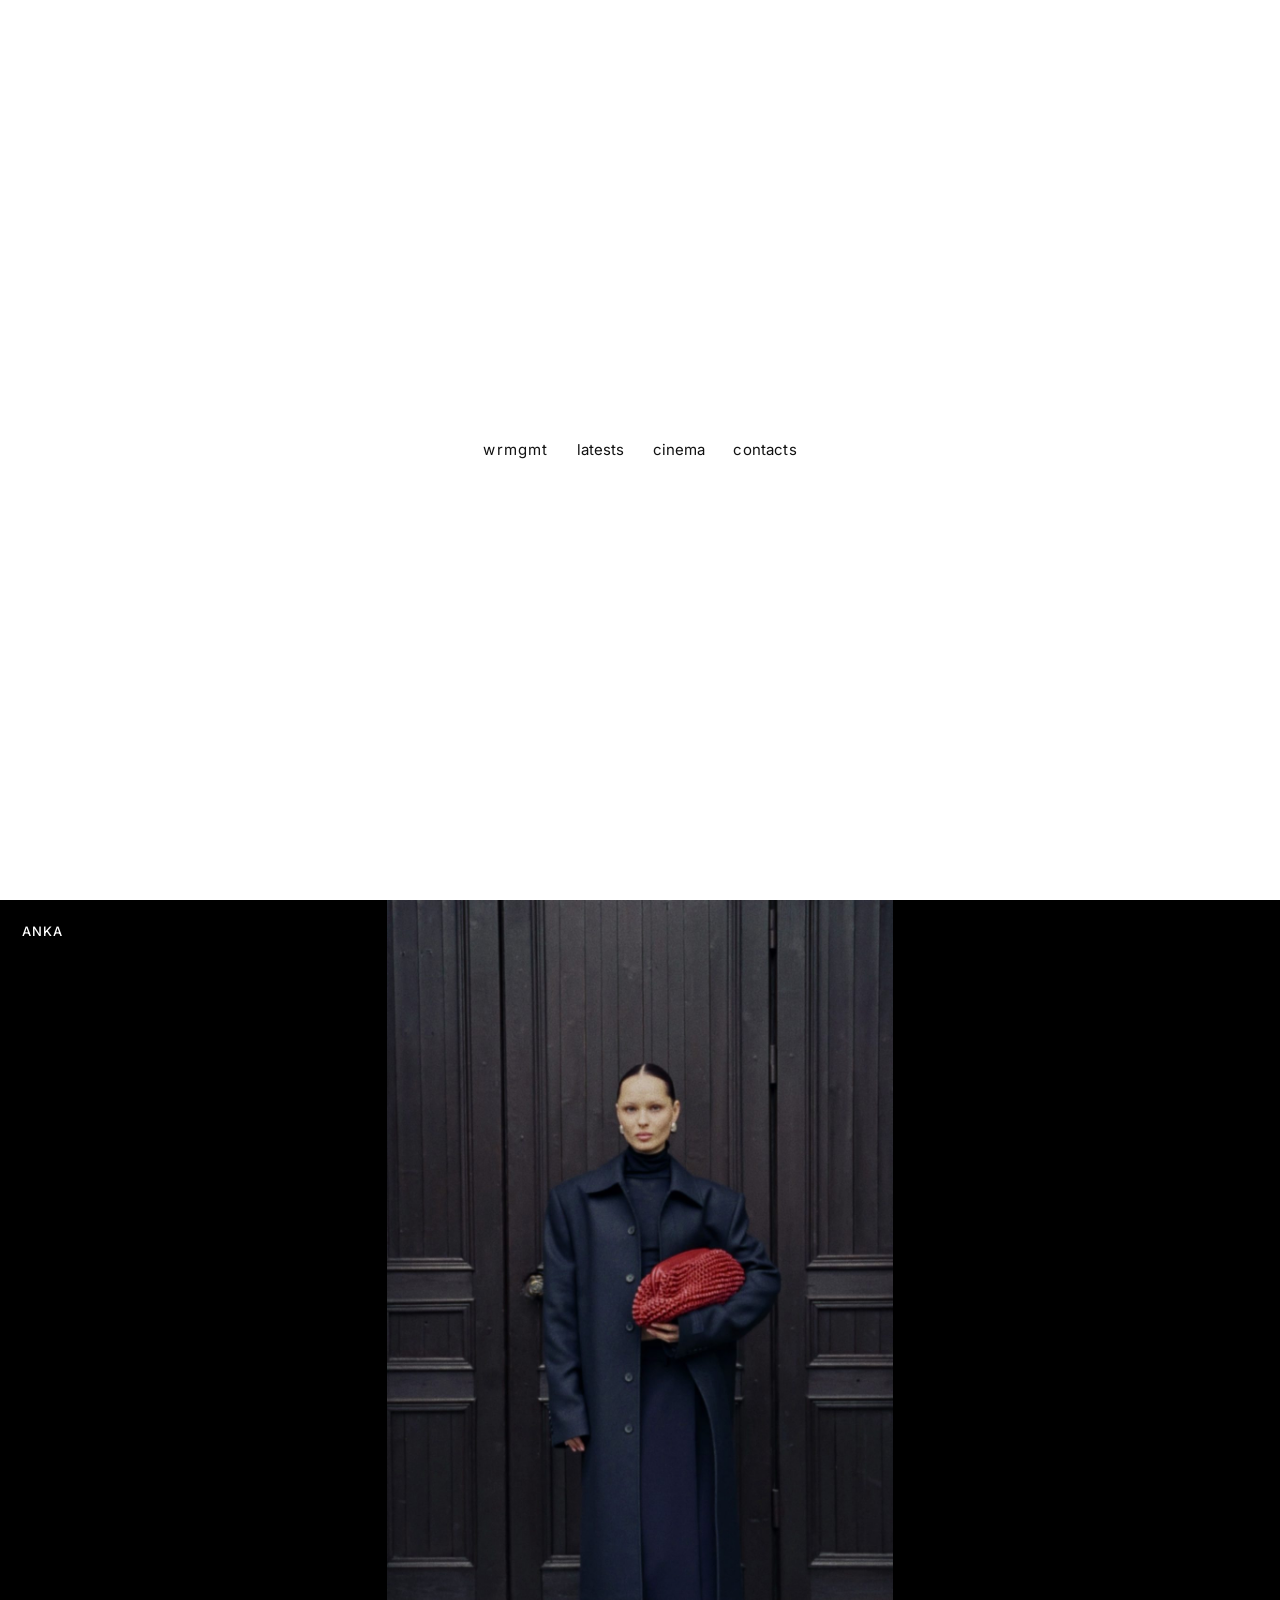
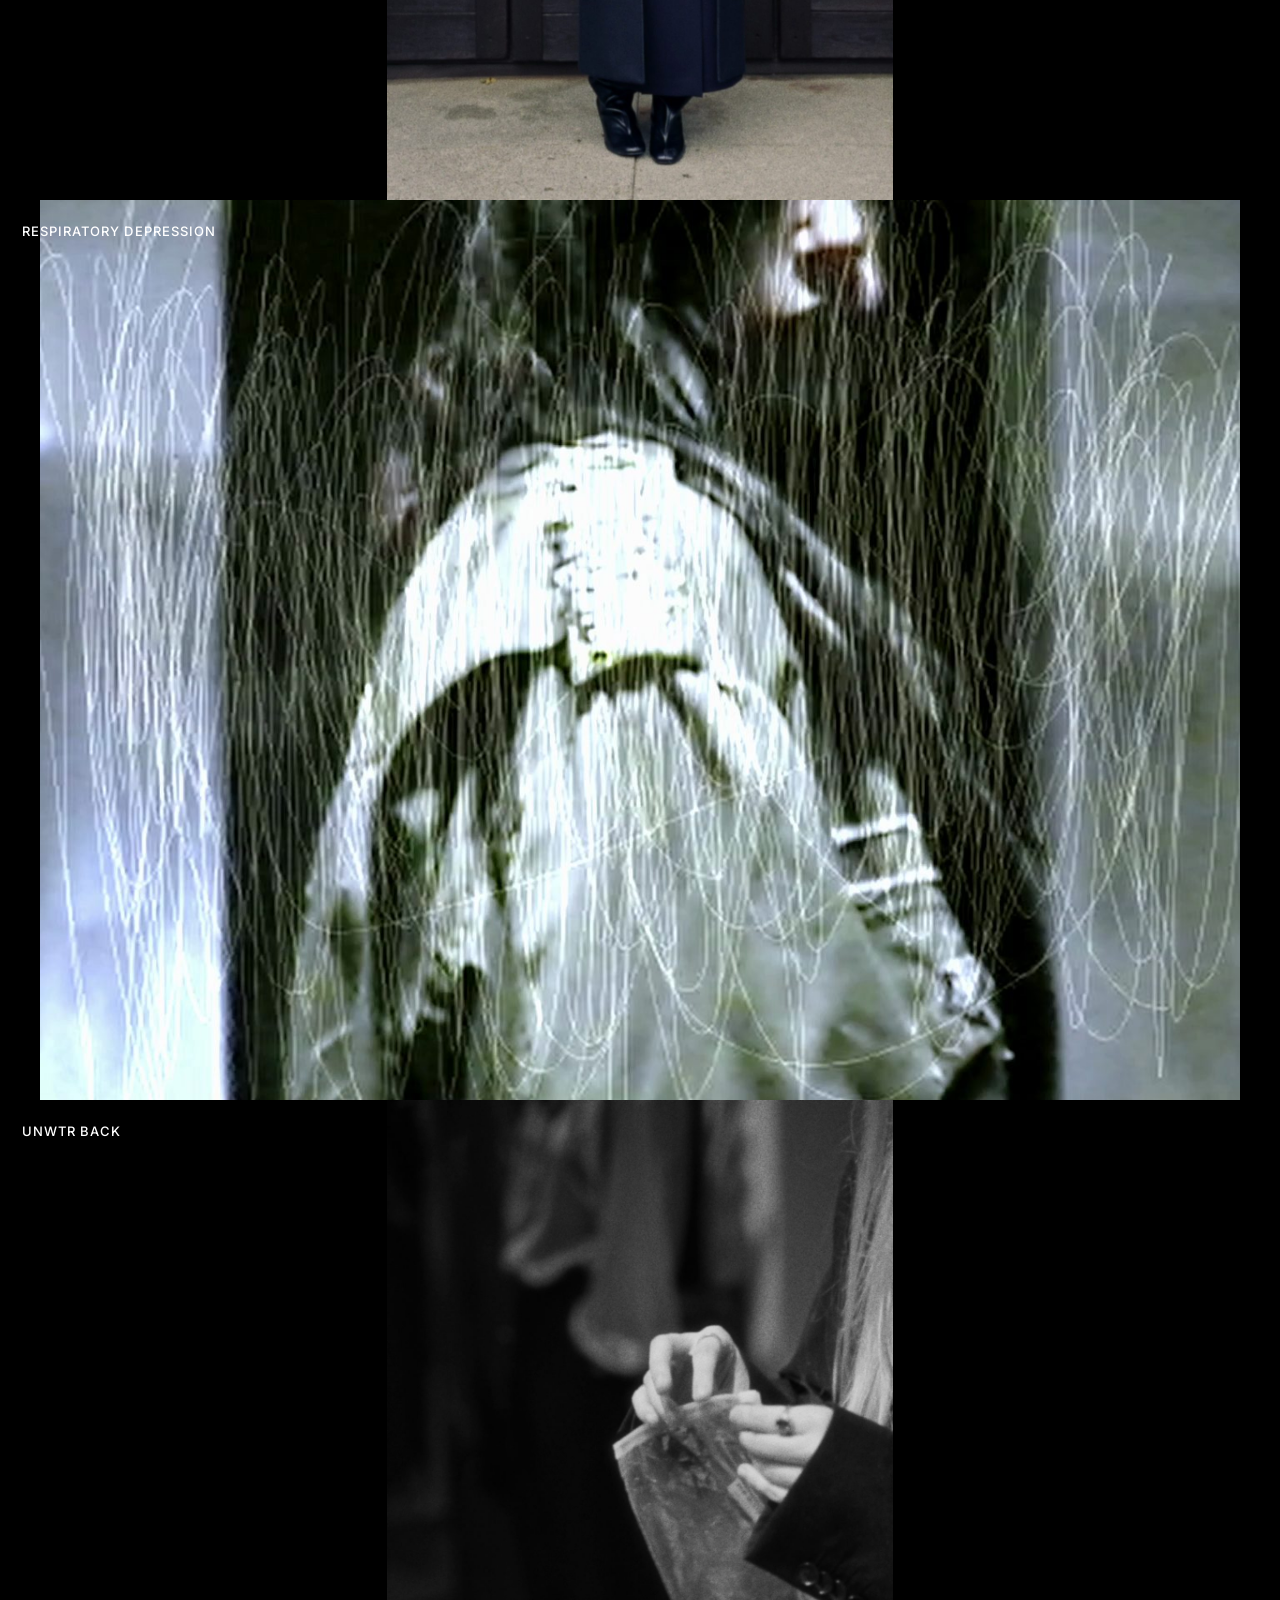
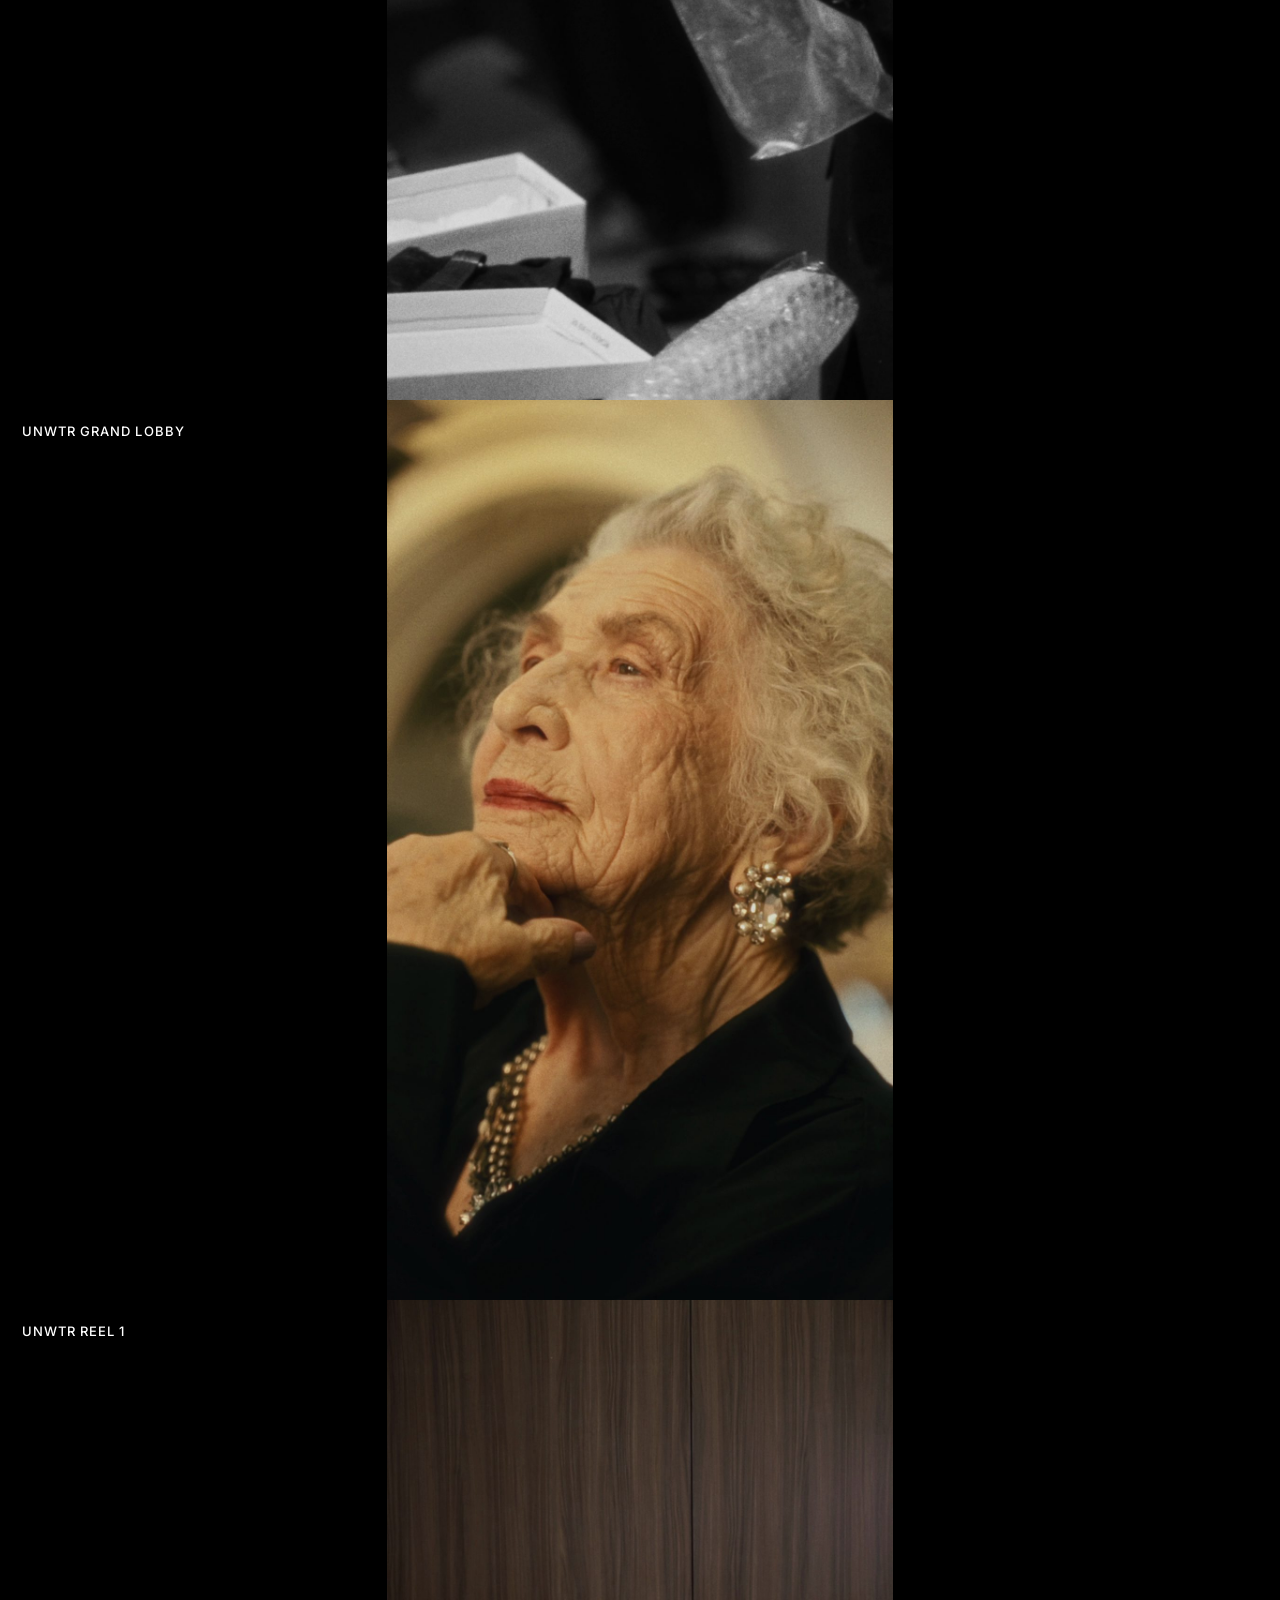
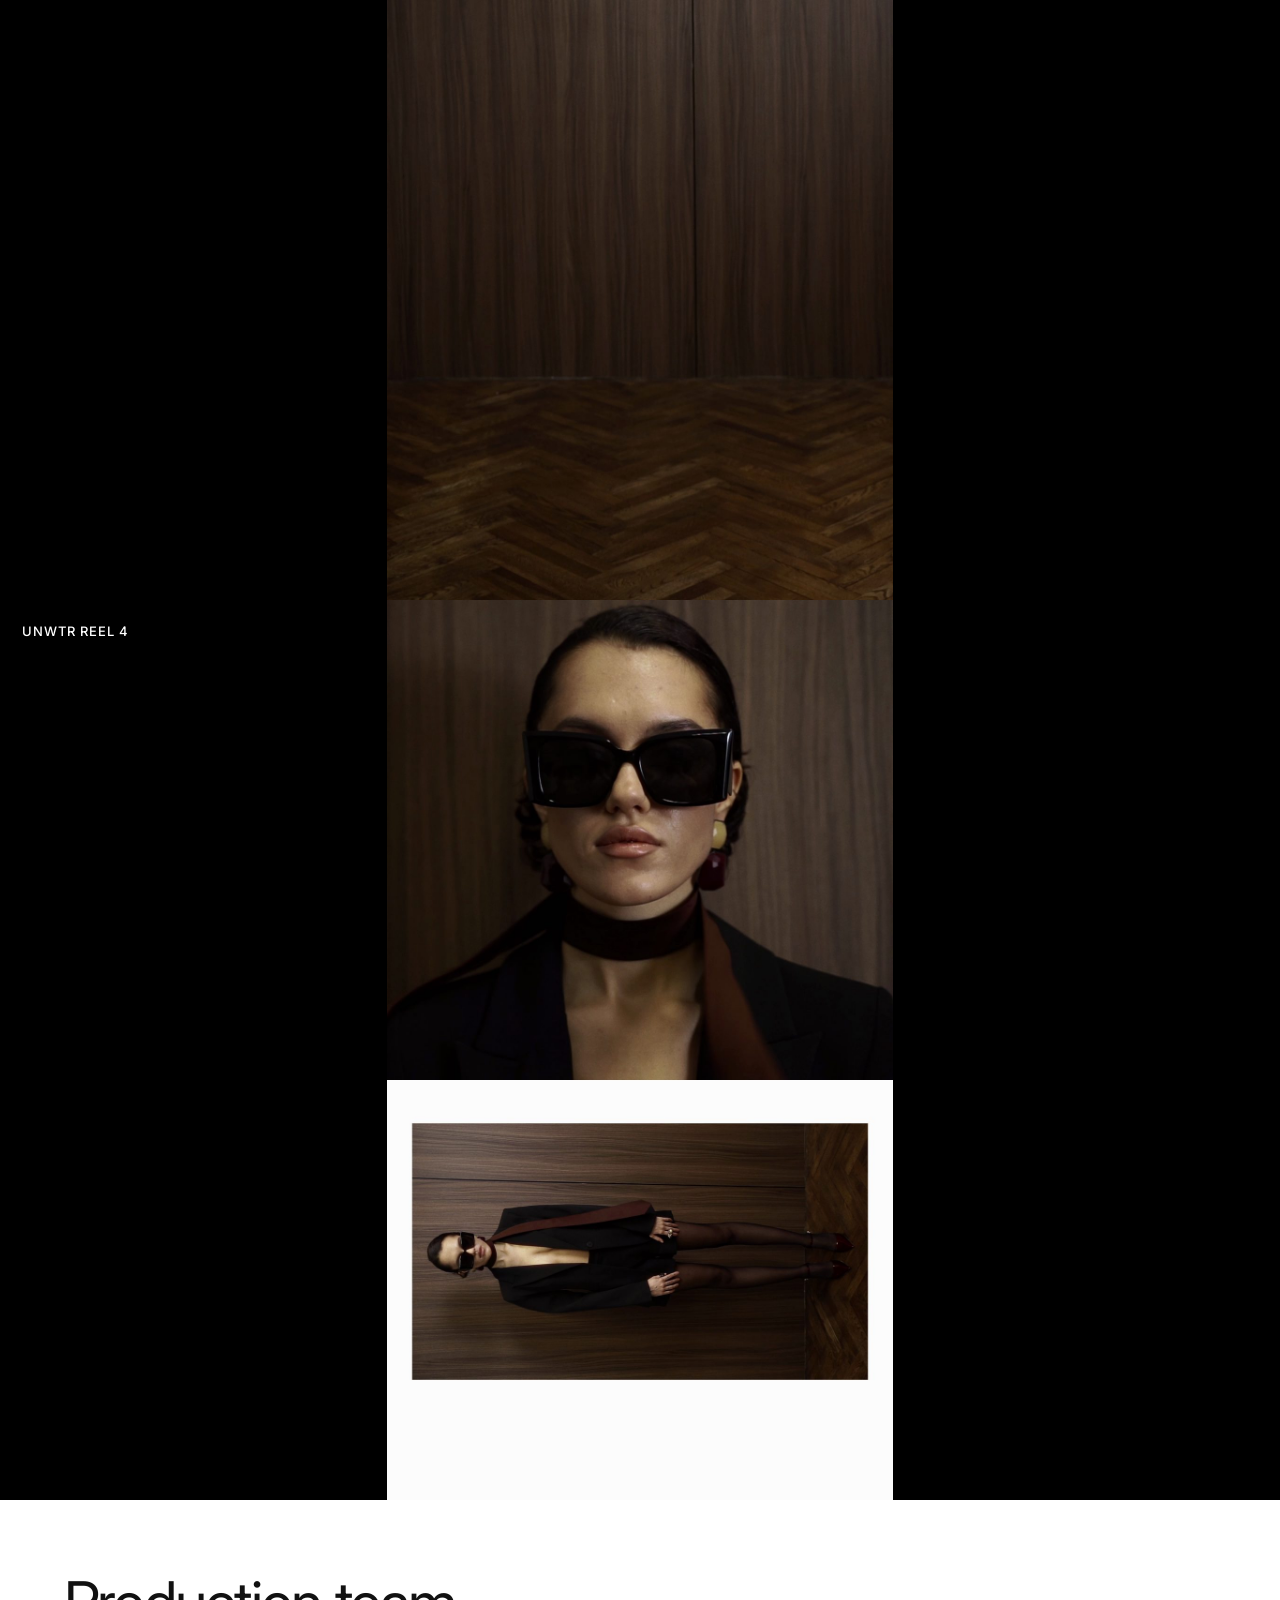
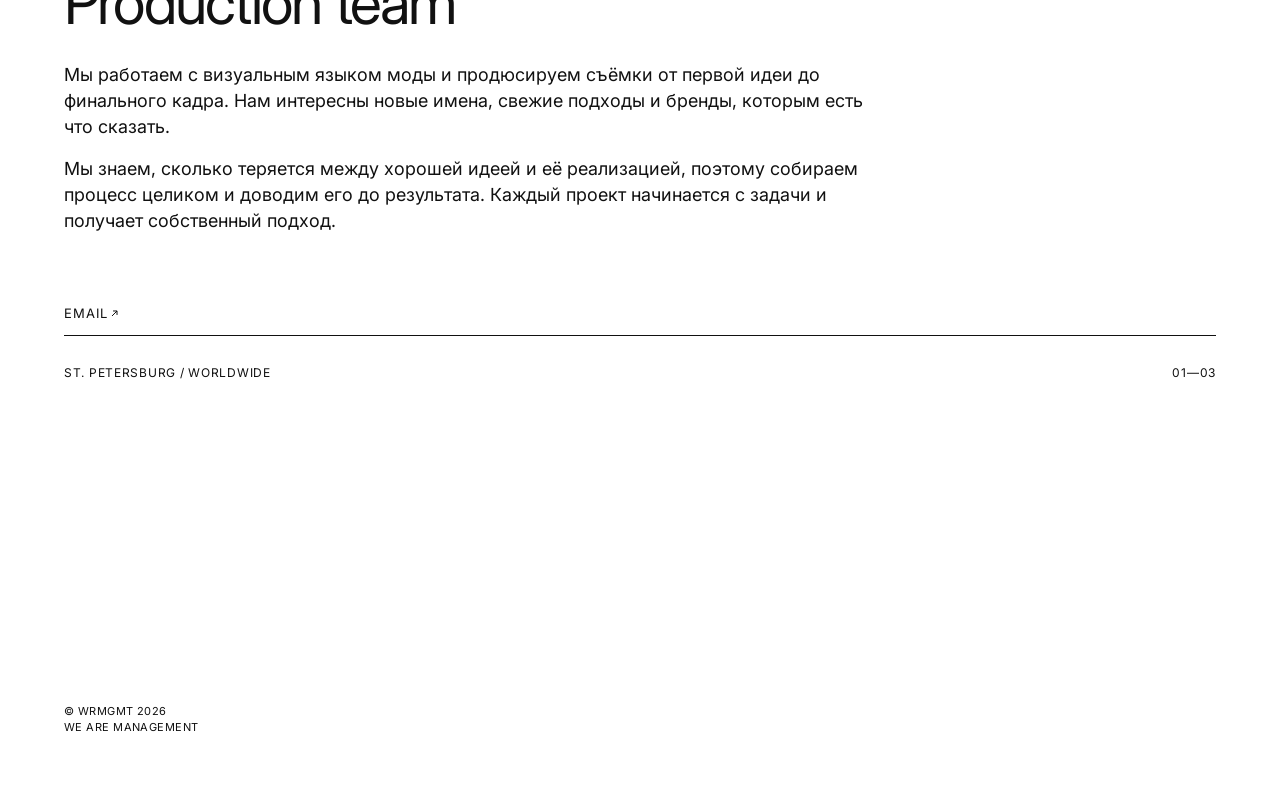
==== commit d276d733: "Restore the full-screen white intro and drop the sticky nav bar. The acronym loop sits in the origin" ====
--- a/cinema.html
+++ b/cinema.html
@@ -14,7 +14,7 @@
       href="https://fonts.googleapis.com/css2?family=Inter:wght@400;500&display=swap"
       rel="stylesheet"
     />
-    <link rel="stylesheet" href="styles.css?v=63" />
+    <link rel="stylesheet" href="styles.css?v=66" />
   </head>
   <body>
     <header class="intro" id="top">
--- a/styles.css
+++ b/styles.css
@@ -2,7 +2,6 @@
   --ink: #111111;
   --paper: #ffffff;
   --font: Inter, Helvetica, Arial, sans-serif;
-  --nav-h: 56px;
 }
 
 *,
@@ -69,18 +68,14 @@
 }
 
 .intro {
-  position: fixed;
-  top: 0;
-  left: 0;
-  right: 0;
-  z-index: 30;
-  height: auto;
-  min-height: var(--nav-h);
+  height: 100lvh;
+  min-height: 100lvh;
+  min-height: -webkit-fill-available;
   display: flex;
   align-items: center;
   justify-content: center;
-  padding: 16px 20px;
   background: var(--paper);
+  overflow: hidden;
 }
 
 .nav {
@@ -183,7 +178,7 @@
 
 .reel-label {
   position: absolute;
-  top: calc(var(--nav-h) + 10px);
+  top: 22px;
   left: 22px;
   z-index: 3;
   margin: 0;
@@ -242,8 +237,8 @@
   display: flex;
   flex-direction: column;
   background: var(--paper);
-  padding: calc(var(--nav-h) + 28px) 64px 48px;
-  scroll-margin-top: var(--nav-h);
+  padding: 72px 64px 48px;
+  scroll-margin-top: 0;
 }
 
 h1 {
@@ -313,7 +308,7 @@
 #latests,
 #cinema,
 #contacts {
-  scroll-margin-top: var(--nav-h);
+  scroll-margin-top: 0;
 }
 
 .break {
@@ -327,7 +322,7 @@
   }
 
   .sheet {
-    padding: calc(var(--nav-h) + 12px) 20px 22px;
+    padding: 22px 20px 22px;
   }
 
   h1 {
@@ -392,8 +387,13 @@
     font-size: 10px !important;
   }
 
+  .intro {
+    height: 100lvh;
+    min-height: 100lvh;
+  }
+
   .reel-label {
-    top: calc(var(--nav-h) + 8px);
+    top: 18px;
     left: 18px;
     font-size: 12px;
     font-weight: 400;
